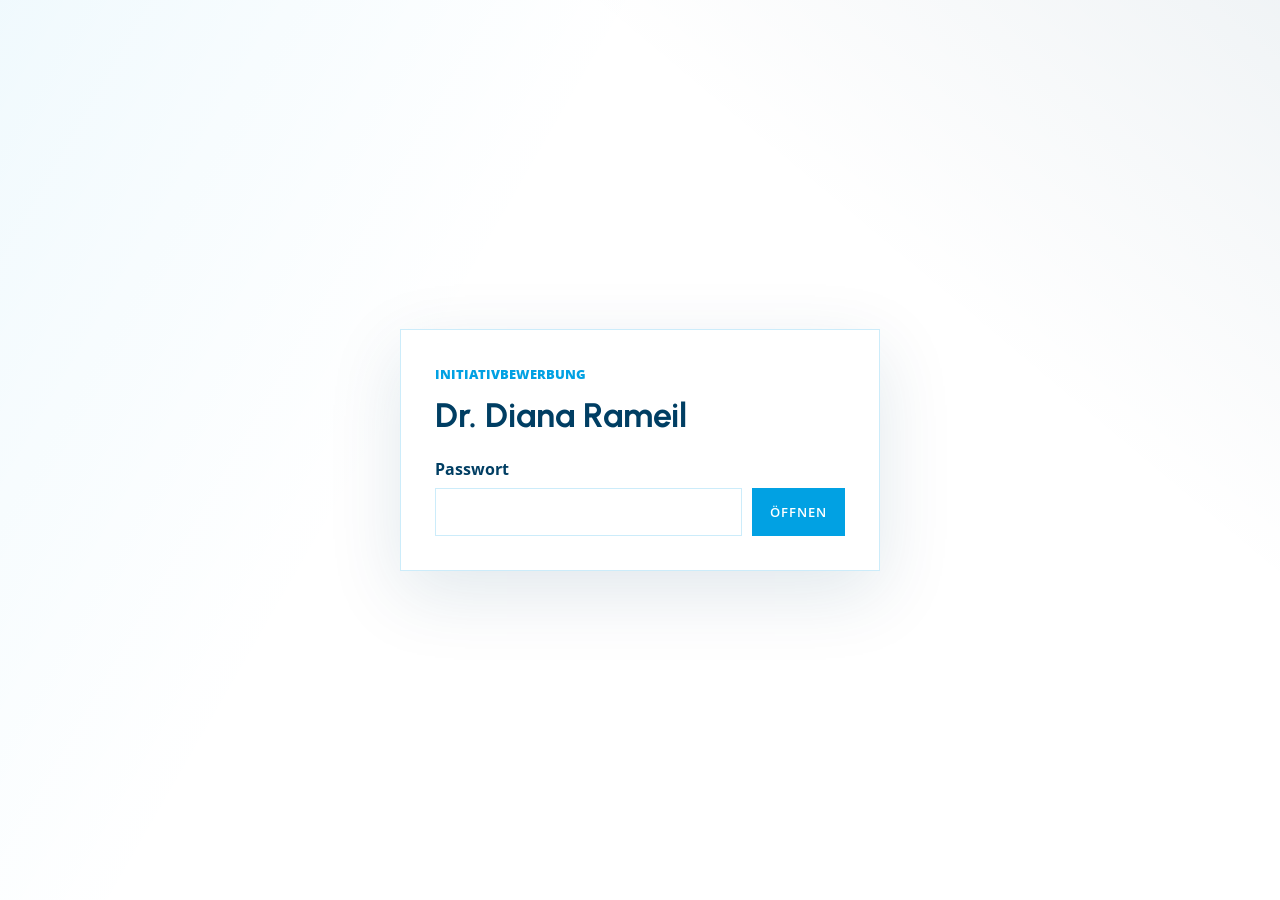
==== aktuell.html @ ffa64e6c "Add phone number to all tel: links" ====
<!doctype html>
<html lang="de">
  <head>
    <meta charset="utf-8" />
    <link rel="icon" href="favicon.ico" sizes="32x32" /><link rel="icon" href="assets/favicon.svg" type="image/svg+xml" /><meta name="viewport" content="width=device-width, initial-scale=1" />
    <title>Patientensicherheit aktuell | Dr. Diana Rameil</title>
    <link rel="preload" as="image" href="assets/closeup-support-hands.jpg" />
    <link rel="stylesheet" href="styles.css" />
  </head>
  <body data-page="aktuell">
    <div class="password-screen" id="passwordScreen"><form class="password-panel" id="passwordForm"><p class="eyebrow">Initiativbewerbung</p><h1>Dr. Diana Rameil</h1><label for="passwordInput">Passwort</label><div class="password-row"><input id="passwordInput" type="password" /><button type="submit">Öffnen</button></div></form></div>
    <div class="site-shell" id="siteShell" hidden>
      <header class="site-header"><a class="brand brand-logo" href="index.html"><svg viewBox="0 0 560 92" height="92" aria-label="Dr. Diana Rameil, LL.M., M.A." role="img"><circle cx="28" cy="46" r="30" fill="none" stroke="#003e63" stroke-width="2.5"/><circle cx="52" cy="46" r="30" fill="none" stroke="#01a1e3" stroke-width="2.5"/><clipPath id="logoClip"><circle cx="28" cy="46" r="30"/></clipPath><circle cx="52" cy="46" r="30" fill="#01a1e3" opacity="0.15" clip-path="url(#logoClip)"/><text x="98" y="52" font-family="Urbanist,system-ui,sans-serif" font-weight="300" font-size="48" fill="#003e63">Dr. Diana Rameil</text><text x="100" y="82" font-family="Urbanist,system-ui,sans-serif" font-weight="300" font-size="28" fill="#01a1e3" letter-spacing="2">LL.M., M.A.</text></svg></a><div class="header-actions"><a class="contact-action" href="mailto:info@patientensicherheit-gkv.de" aria-label="E-Mail schreiben"><svg class="header-svg" viewBox="0 0 24 24" aria-hidden="true"><path d="M4 6h16v12H4z"></path><path d="m4 7 8 6 8-6"></path></svg><span>E-Mail</span></a><a class="contact-action" href="tel:+4915123464872" aria-label="Anrufen"><svg class="header-svg" viewBox="0 0 24 24" aria-hidden="true"><path d="M7.5 4.8 9.6 7c.6.6.7 1.5.2 2.2l-1 1.5c1.1 2.2 2.8 3.9 5 5l1.5-1c.7-.4 1.6-.3 2.2.2l2.1 2.1c.6.6.6 1.6 0 2.2l-1 1c-.8.8-2 .9-3 .6-6-1.8-10.7-6.5-12.5-12.5-.3-1.1-.1-2.2.6-3l1-1c.7-.6 1.6-.6 2.3 0Z"></path></svg><span>Telefon</span></a><button class="menu-toggle" type="button" aria-expanded="false" aria-controls="mainNav" aria-label="Menü öffnen"><span></span><span></span><span></span></button></div><nav class="main-nav" id="mainNav"><a href="profil.html">Profil und Expertise</a><a href="impuls.html">Fall Anni</a><a href="aktuell.html">Patientensicherheit</a><a href="analyse.html">Analyse der PSS</a><a href="konzept.html">Konzept &amp; Projekte</a><a href="kontakt.html">Abschluss und Kontakt</a></nav></header>
      <main>
        <section class="wide-image-hero patient-hero">
          <img src="assets/closeup-support-hands.jpg" fetchpriority="high" loading="eager" alt="Ärztliches Gespräch im Krankenhaus" />
          <div class="wide-image-overlay"></div>
          <div class="wide-image-copy reveal">
            <p class="eyebrow">Patientensicherheit</p>
            <h1>Patientensicherheit als Handlungsfeld der GKV.</h1>
            <p>
              Patientensicherheit bietet Potenzial für strukturierte, präventiv
              ausgerichtete Versorgungsverbesserungen und Steuerungselemente für die GKV.
            </p>
          </div>
        </section>


        <section class="section patient-intro">
          <div class="page-intro reveal">
            <div class="page-intro-label">
              <p class="eyebrow">Einordnung</p>
              <h2>Patientensicherheit aktuell</h2>
            </div>
            <p>
              Patientensicherheit ist eine vergleichsweise junge, interdisziplinäre
              Fachrichtung, die sich dynamisch weiterentwickelt und ein erhebliches
              Potenzial für strukturierte, präventiv ausgerichtete
              Versorgungsverbesserungen und Steuerungselemente für die GKV bietet.
              In Deutschland ist sie seit Jahren fester Bestandteil
              gesundheitspolitischer und medizinischer Diskussionen — und eine zentrale
              Grundlage für die strukturierte Auseinandersetzung mit Behandlungsfehlern.
            </p>
            <p>
              Der Sachverständigenrat beschreibt in seinen Gutachten die Entwicklung hin
              zu einem lernenden Gesundheitssystem (Sachverständigenrat 2021), während
              Analysen des Medizinischen Dienstes Bund zeigen, daß Behandlungsfehler
              weiterhin ein relevantes Versorgungsproblem darstellen (Medizinischer
              Dienst Bund 2024).
            </p>
            <p>
              Für die GKV ergibt sich daraus eine besondere Relevanz: Patientensicherheit
              beeinflusst sowohl die Versorgungsqualität als auch die Wirtschaftlichkeit,
              da vermeidbare Behandlungsfehler zu erheblichen Folgekosten führen können.
            </p>
            <p>
              Die gesundheitsökonomische Bedeutung der Patientensicherheit für die GKV
              ist Gegenstand meiner Masterthesis (MHA, Universität Bielefeld, Note 1,7).
            </p>
            <a href="assets/Masterarbeit-MHA.pdf" target="_blank" rel="noopener" class="secondary-button">
              <svg class="header-svg" viewBox="0 0 24 24" aria-hidden="true"><path d="M12 3v13M7 11l5 5 5-5"/><path d="M5 20h14"/></svg>
              Masterarbeit herunterladen (PDF)
            </a>
          </div>
        </section>

        <section class="section konzept-stat-section">
          <div class="konzept-stat-block reveal">
            <div class="konzept-stat-number">23</div>
            <div class="konzept-stat-copy">
              <p class="eyebrow">Patientensicherheitssignale</p>
              <h2>Konkrete Behandlungsereignisse als Grundlage für Lernen und Prävention.</h2>
              <p>Die Techniker Krankenkasse hat bislang 23 Patientensicherheitssignale veröffentlicht — strukturierte Analysen realer Behandlungsereignisse, die Risiken sichtbar machen und Lernimpulse für die Versorgung ableiten.</p>
            </div>
          </div>
        </section>

        <section class="section patient-chapters">
          <article class="reveal">
            <p class="eyebrow">Grundlagen</p>
            <h2>Weiterentwicklung durch reale Behandlungs&shy;ereignisse.</h2>
            <p>
              Die Weiterentwicklung der Patientensicherheit basiert auf der
              systematischen Analyse realer Behandlungs&shy;ereignisse und der daraus
              abgeleiteten Identifikation von Risikokonstellationen und systemischen
              Schwachstellen.
            </p>
            <p>
              Patientensicherheit entsteht somit nicht durch die isolierte Betrachtung
              einzelner Ereignisse, sondern durch die kontinuierliche Überführung von
              Erkenntnissen in strukturierte Lern-, Ausbildungs- und Versorgungsprozesse.
            </p>
          </article>
          <article class="reveal">
            <p class="eyebrow">Marktumfeld</p>
            <h2>Sichtbarkeit, Verantwortung und Ansprechbarkeit.</h2>
            <p>
              Im GKV-Umfeld ist eine zunehmende Dynamik im Bereich Patientensicherheit
              erkennbar.
            </p>
            <p>
              Patientensicherheit wird damit nicht nur als wichtiges Thema verstanden,
              sondern auch als Ausdruck von Verläßlichkeit, Orientierung und Vertrauen.
              Daraus leitet sich ein strukturierter Ansatz zur zielgruppengerechten
              Kommunikation von Patientensicherheit in der GKV ab — für Versicherte
              und Mitarbeitende gleichermaßen.
            </p>
          </article>
        </section>

        <section class="section analysis-image-band reveal">
          <img src="assets/serious-doctor-discussing-with-senior-couple-about-their-medical-documents-appointment-clinic.jpg" alt="Ärztliches Beratungsgespräch mit Dokumenten" />
          <div>
            <p class="eyebrow">Wahrnehmung</p>
            <h2>Risiken einordnen, Sicherheit sichtbar machen, Vertrauen stärken.</h2>
            <p>
              Eine differenzierte Darstellung und adressatengerechte Vermittlung von
              Patientensicherheit ist von zentraler Bedeutung. So ergab beispielsweise
              eine Forsa-Umfrage im Auftrag der KKH Kaufmännische Krankenkasse, daß ein
              Teil der Bevölkerung Sorge vor unterschiedlichen Behandlungsfehlern bei
              einem möglichen notwendigen Krankenhausaufenthalt äußert (Forsa 2024).
            </p>
          </div>
        </section>

        <section class="section patient-trust">
          <div class="patient-trust-card reveal">
            <p class="eyebrow">Wahrnehmung und Vertrauen</p>
            <h2>Patientensicherheit braucht Einordnung.</h2>
            <p>
              Eine ausschließlich auf Fehlerdarstellungen fokussierte öffentliche
              Kommunikation kann dazu führen, daß Risiken von den Versicherten
              überproportional wahrgenommen werden.
            </p>
            <p>
              Ziel sollte daher eine ausgewogene, adressatengerechte Darstellung von
              Inhalten zur Patientensicherheit sein, die Risiken verständlich einordnet,
              bestehende Sicherheitsstrukturen sichtbar macht und gleichzeitig konkrete
              präventive Handlungsmöglichkeiten aufzeigt.
            </p>
          </div>
        </section>

        <section class="section patient-psb">
          <div class="section-heading narrow">
            <p class="eyebrow">Rolle und Aufgaben</p>
            <h2>Patientensicherheitsbeauftragte(r) — zwei Perspektiven.</h2>
            <p>Die Rolle unterscheidet sich je nach Kontext grundlegend: Während der Fokus in der Klinik auf der operativen Fehlervermeidung am Patienten liegt, arbeitet die Beauftragte bei einer Krankenkasse strukturell und versichertenübergreifend — mit dem Ziel, Versorgungsqualität im Gesamtsystem zu verbessern.</p>
          </div>
          <div class="patient-psb-grid reveal">
            <article class="reveal">
              <p class="eyebrow">GKV</p>
              <h3>Beauftragte bei einer Krankenkasse</h3>
              <ul>
                <li>Schwachstellen in der Patientenversorgung erkennen und analysieren</li>
                <li>Konzepte und Maßnahmen zur Förderung der Patientensicherheit entwickeln</li>
                <li>Vielfältige Aktivitäten der Krankenkasse im Bereich Patientensicherheit koordinieren</li>
                <li>Zentraler Ansprechpartner für Fragen der Patientensicherheit</li>
                <li>Im Dialog mit Patientenverbänden, Krankenhäusern und Organisationen die Interessen der Patienten vertreten</li>
                <li>Förderung der Patientenrechte und Verbesserung der Informationsmöglichkeiten</li>
              </ul>
            </article>
            <article class="reveal">
              <p class="eyebrow">Klinik</p>
              <h3>Beauftragter in einer Klinik</h3>
              <ul>
                <li>Klinisches Risikomanagement: systematisches Erkennen, Bewerten und Überwachen von Risiken in Behandlungsabläufen</li>
                <li>Betreuung von Meldesystemen (CIRS): Verwaltung, Analyse und Ableitung von Verbesserungsmaßnahmen</li>
                <li>Förderung einer offenen Fehler- und Sicherheitskultur — Ursachen in Systemen statt Schuldige in Personen suchen</li>
                <li>Einführung pragmatischer Sicherheitsinstrumente wie OP-Checklisten oder Maßnahmen zur Arzneimitteltherapiesicherheit</li>
                <li>Betreuung von „Second Victims" — Mitarbeitende, die durch schwerwiegende Behandlungsfehler selbst traumatisiert sind</li>
                <li>Schnittstellenfunktion zu Qualitätsmanagement, Hygiene und Medizintechnik</li>
              </ul>
            </article>
          </div>
        </section>

        <section class="section patient-tk">
          <div class="section-heading narrow">
            <p class="eyebrow">Techniker Krankenkasse</p>
            <h2>Bestehende Ansätze der TK</h2>
          </div>
          <div class="patient-tk-grid reveal">
            <article class="reveal">
              <svg class="extra-icon" viewBox="0 0 24 24" aria-hidden="true"><circle cx="12" cy="12" r="10"/><line x1="12" y1="8" x2="12" y2="12"/><line x1="12" y1="16" x2="12.01" y2="16"/></svg>
              <h3>Informationsangebote</h3>
              <p>Informationsangebote für Versicherte und Unterstützung bei der Aufarbeitung von Behandlungsfehlern.</p>
            </article>
            <article class="reveal">
              <svg class="extra-icon" viewBox="0 0 24 24" aria-hidden="true"><path d="M3 3v18h18"/><path d="M7 16l4-4 4 4 4-6"/></svg>
              <h3>Berichte und Monitor</h3>
              <p>Transparenz- und Patientensicherheitsberichte sowie der TK-Monitor Patientensicherheit.</p>
            </article>
            <article class="reveal">
              <svg class="extra-icon" viewBox="0 0 24 24" aria-hidden="true"><polygon points="12 2 15.09 8.26 22 9.27 17 14.14 18.18 21.02 12 17.77 5.82 21.02 7 14.14 2 9.27 8.91 8.26 12 2"/></svg>
              <h3>Patienten&shy;sicherheits&shy;signale</h3>
              <p>Konkrete Behandlungs&shy;ereignisse werden aufgegriffen, um Risiken sichtbar zu machen und Lernimpulse abzuleiten.</p>
            </article>
          </div>
        </section>

        <section class="section patient-sources">
          <div class="page-intro reveal">
            <div class="page-intro-label">
              <p class="eyebrow">Quellenverzeichnis</p>
              <h2>Nachweise</h2>
            </div>
            <p>
              Medizinischer Dienst Bund (2024): <em>Behandlungsfehler-Begutachtung der Medizinischen Dienste. Jahresstatistik 2023.</em> Essen.
            </p>
            <p>
              Sachverständigenrat zur Begutachtung der Entwicklung im Gesundheitswesen (2021): <em>Digitalisierung für Gesundheit. Ziele und Rahmenbedingungen eines dynamisch lernenden Gesundheitssystems.</em> Berlin.
            </p>
            <p>
              Forsa Politik- und Sozialforschung GmbH im Auftrag der KKH Kaufmännische Krankenkasse (2024): <em>Umfrage zu Behandlungsfehlern und Patientensicherheit.</em> Berlin.
            </p>
          </div>
        </section>

      </main>
            <footer class="site-footer">
        <div class="footer-grid">
          <div class="footer-copy">
            <p class="eyebrow">Kontakt</p>
            <svg viewBox="0 0 560 92" height="72" aria-label="Dr. Diana Rameil, LL.M., M.A." role="img"><circle cx="28" cy="46" r="30" fill="none" stroke="rgba(255,255,255,0.7)" stroke-width="2.5"/><circle cx="52" cy="46" r="30" fill="none" stroke="#01a1e3" stroke-width="2.5"/><clipPath id="footerLogoClip"><circle cx="28" cy="46" r="30"/></clipPath><circle cx="52" cy="46" r="30" fill="#01a1e3" opacity="0.25" clip-path="url(#footerLogoClip)"/><text x="98" y="52" font-family="Urbanist,system-ui,sans-serif" font-weight="300" font-size="48" fill="#fff">Dr. Diana Rameil</text><text x="100" y="82" font-family="Urbanist,system-ui,sans-serif" font-weight="300" font-size="28" fill="#01a1e3" letter-spacing="2">LL.M., M.A.</text></svg>
            <p>Ich freue mich auf den Austausch — schreiben Sie mir oder rufen Sie einfach an.</p>
            <div class="footer-contact-links">
              <a href="mailto:info@patientensicherheit-gkv.de" aria-label="E-Mail schreiben">E-Mail</a>
              <a href="tel:+4915123464872" aria-label="Anrufen">Telefon</a>
            </div>
          </div>
          <form class="footer-form" id="contactForm" action="/api/contact" method="post" data-smtp-ready="true">
            <input class="honeypot" type="text" name="website" tabindex="-1" autocomplete="off" aria-hidden="true" />
            <label>
              <span>Name</span>
              <input type="text" name="name" autocomplete="name" required />
            </label>
            <label>
              <span>E-Mail</span>
              <input type="email" name="email" autocomplete="email" required />
            </label>
            <label>
              <span>Nachricht</span>
              <textarea name="message" rows="4" required></textarea>
            </label>
            <button type="submit">Nachricht senden</button>
            <p class="form-status" id="formStatus" role="status" aria-live="polite"></p>
          </form>
        </div>
        <div class="footer-bottom">Dr. Diana Rameil, LL.M., M.A. · 2026</div>
      </footer>
    </div>
    <script src="script.js"></script>
  </body>
</html>
---- styles.css ----
@import url("https://fonts.googleapis.com/css2?family=Open+Sans:wght@400;500;600;700;800&family=Urbanist:wght@300;400;500;600;700;800;900&display=swap");

:root {
  /* ── Layout ── */
  --page-max: 1360px;
  --page-pad: clamp(18px, 4vw, 56px);
  --radius: 0px;

  /* ── Colors ── */
  --white: #ffffff;
  --navy: #003e63;
  --aqua: #01a1e3;
  --bg: #ffffff;
  --paper: #ffffff;
  --ink: #003e63;
  --muted: rgba(0, 62, 99, 0.58);
  --line: rgba(1, 161, 227, 0.2);
  --aqua-dark: #003e63;       /* alias → --navy */
  --mint: rgba(1, 161, 227, 0.08);
  --soft-blue: rgba(1, 161, 227, 0.05);
  --shadow: 0 22px 70px rgba(0, 62, 99, 0.12);

  /* ── Typography ── */
  --font-display: "Urbanist", Inter, ui-sans-serif, system-ui, -apple-system, BlinkMacSystemFont, "Segoe UI",
    sans-serif;
  --font-body: "Open Sans", Inter, ui-sans-serif, system-ui, -apple-system, BlinkMacSystemFont, "Segoe UI",
    sans-serif;
  font-family: var(--font-body);
  --text-h1: clamp(36px, 4vw, 64px);
  --text-h2: clamp(26px, 2.5vw, 42px);
  --text-h3: clamp(20px, 1.8vw, 30px);
  --text-lede: clamp(19px, 1.6vw, 24px);
  --text-base: clamp(17px, 1.4vw, 20px);
  --text-sm: clamp(15px, 1.15vw, 18px);

  /* ── Section spacing ──────────────────────────────────────────────────────
   * --section-gap       : standard vertical padding between sections with a
   *                       background color change (white ↔ soft-blue/navy).
   * --section-gap-tight : reduced padding when two white sections follow each
   *                       other on the same background (no visual separator).
   * Usage: .section uses --section-gap by default. Adjacent white-on-white
   * sections receive padding-top: var(--section-gap-tight) via sibling rules.
   * ─────────────────────────────────────────────────────────────────────── */
  --section-gap: clamp(56px, 8vw, 108px);
  --section-gap-tight: clamp(28px, 4vw, 54px);
}

* {
  border-radius: var(--radius) !important;
}

* {
  box-sizing: border-box;
}

[hidden] {
  display: none !important;
}

html {
  scroll-behavior: smooth;
}

body {
  margin: 0;
  background:
    linear-gradient(120deg, rgba(1, 161, 227, 0.06), transparent 36%),
    linear-gradient(220deg, rgba(0, 62, 99, 0.06), transparent 30%),
    var(--bg);
  color: var(--ink);
}

a {
  color: inherit;
}

.teaser-card,
.feature-item,
.profile-timeline,
.profile-extra-grid,
.footer-form,
.raw-text {
  overflow-wrap: break-word;
}

.raw-text {
  hyphens: auto;
}

button,
input {
  font: inherit;
}

.password-screen {
  min-height: 100vh;
  display: grid;
  place-items: center;
  padding: 24px;
}

.password-panel {
  width: min(100%, 480px);
  background: var(--paper);
  border: 1px solid var(--line);
  border-radius: 8px;
  box-shadow: var(--shadow);
  padding: 34px;
}

.password-panel h1 {
  margin: 8px 0 12px;
  font-size: 34px;
}

.password-panel label {
  display: block;
  margin-top: 24px;
  margin-bottom: 8px;
  font-weight: 700;
}

.password-row {
  display: grid;
  grid-template-columns: 1fr auto;
  gap: 10px;
}

.password-row input {
  min-width: 0;
  border: 1px solid var(--line);
  border-radius: 6px;
  padding: 12px 14px;
}

.password-row button,
.primary-button,
.secondary-button {
  display: inline-flex;
  align-items: center;
  gap: 8px;
  border: 0;
  border-radius: 6px;
  padding: 12px 18px;
  text-decoration: none;
  font-size: 13px;
  font-weight: 600;
  letter-spacing: 0.08em;
  text-transform: uppercase;
  cursor: pointer;
}

.password-row button,
.primary-button {
  background: var(--aqua);
  color: var(--white);
}

.secondary-button {
  border: 1px solid var(--line);
  background: var(--white);
}

.profile-download {
  margin-top: clamp(24px, 3vw, 40px);
  display: flex;
  flex-wrap: wrap;
  gap: 16px;
}

.profile-download a {
  display: inline-flex;
  align-items: center;
  gap: 10px;
  color: var(--ink);
  text-decoration: none;
}

.password-hint {
  color: var(--muted);
  font-size: 14px;
}

.site-header {
  position: sticky;
  top: 0;
  z-index: 10;
  display: flex;
  align-items: center;
  justify-content: space-between;
  gap: 24px;
  padding: 14px max(var(--page-pad), calc((100vw - var(--page-max)) / 2 + var(--page-pad)));
  background: var(--white);
  border-bottom: 1px solid rgba(207, 229, 228, 0.86);
}

.brand {
  display: inline-flex;
  align-items: center;
  gap: 12px;
  text-decoration: none;
  font-family: var(--font-display);
}

.brand-logo {
  gap: 16px;
}

.brand-logo img,
.brand-logo svg {
  display: block;
  height: clamp(36px, 4.5vw, 54px);
  width: auto;
}

.brand-logo span {
  border-left: 1px solid var(--line);
  color: var(--muted);
  font-family: var(--font-body);
  font-size: 13px;
  padding-left: 16px;
}

.brand-mark {
  display: grid;
  place-items: center;
  width: 44px;
  height: 44px;
  border-radius: 8px;
  background: var(--aqua);
  color: var(--white);
  font-weight: 900;
}

.brand small {
  display: block;
  margin-top: 2px;
  color: var(--muted);
  font-size: 12px;
}

.main-nav {
  position: fixed;
  inset: 73px 0 0;
  display: grid;
  place-items: center;
  align-content: center;
  gap: clamp(2px, 0.8vh, 8px);
  min-width: 0;
  padding: clamp(32px, 8vw, 92px);
  border: 0;
  border-radius: 0;
  background: rgba(255, 255, 255, 0.98);
  box-shadow: none;
  opacity: 0;
  pointer-events: none;
  transform: translateY(-12px);
  transition:
    opacity 180ms ease,
    transform 180ms ease;
  z-index: 9;
}

.main-nav.is-open {
  opacity: 1;
  pointer-events: auto;
  transform: translateY(0);
}

.header-actions {
  display: flex;
  align-items: center;
  gap: clamp(16px, 2.5vw, 28px);
}

.contact-action {
  display: inline-flex;
  align-items: center;
  gap: 7px;
  color: var(--ink);
  font-size: 14px;
  text-decoration: none;
}

.header-svg {
  display: block;
  width: 23px;
  height: 23px;
  fill: none;
  stroke: currentColor;
  stroke-linecap: round;
  stroke-linejoin: round;
  stroke-width: 1.8;
}

.menu-toggle {
  position: relative;
  display: block;
  width: 28px;
  height: 24px;
  border: 0;
  background: transparent;
  color: var(--ink);
  cursor: pointer;
  padding: 0;
}

.menu-toggle span {
  position: absolute;
  left: 0;
  display: block;
  width: 24px;
  height: 2px;
  border-radius: 999px;
  background: currentColor;
  transition:
    transform 180ms ease,
    opacity 180ms ease,
    top 180ms ease;
}

.menu-toggle span:nth-child(1) {
  top: 4px;
}

.menu-toggle span:nth-child(2) {
  top: 11px;
}

.menu-toggle span:nth-child(3) {
  top: 18px;
}

.menu-toggle.is-open span:nth-child(1) {
  top: 11px;
  transform: rotate(45deg);
}

.menu-toggle.is-open span:nth-child(2) {
  opacity: 0;
}

.menu-toggle.is-open span:nth-child(3) {
  top: 11px;
  transform: rotate(-45deg);
}

.main-nav a {
  border-radius: 6px;
  color: var(--ink);
  font-size: clamp(24px, 3.2vw, 46px);
  font-weight: 700;
  line-height: 1;
  padding: 2px 16px;
  text-decoration: none;
}

.main-nav a:hover {
  background: transparent;
  color: var(--aqua-dark);
}

.main-nav a.is-active {
  background: transparent;
  color: var(--aqua-dark);
}

.section {
  padding: var(--section-gap) max(var(--page-pad), calc((100vw - var(--page-max)) / 2 + var(--page-pad)));
}

.subpage-hero {
  display: grid;
  grid-template-columns: minmax(0, 1fr) minmax(260px, 420px);
  gap: clamp(24px, 5vw, 64px);
  align-items: center;
  min-height: 54vh;
}

.subpage-hero.text-first {
  grid-template-columns: minmax(0, 0.8fr) minmax(280px, 0.9fr);
}

.subpage-hero img {
  display: block;
  width: 100%;
  max-height: 520px;
  border-radius: 8px;
  box-shadow: var(--shadow);
  object-fit: cover;
}

.profile-hero {
  display: grid;
  grid-template-columns: minmax(0, 1.25fr) minmax(300px, 0.55fr);
  min-height: clamp(320px, 48vh, 520px);
  background:
    linear-gradient(90deg, rgba(0, 62, 99, 0.18) 0%, rgba(1, 161, 227, 0.08) 50%, rgba(0, 62, 99, 0.06) 100%),
    linear-gradient(160deg, rgba(1, 161, 227, 0.22) 0%, rgba(0, 62, 99, 0.10) 60%, rgba(1, 161, 227, 0.12) 100%);
  gap: 30px;
  padding-right: max(var(--page-pad), calc((100vw - var(--page-max)) / 2 + var(--page-pad)));
}

.profile-hero-copy {
  display: flex;
  flex-direction: column;
  justify-content: center;
  padding-block: clamp(40px, 6vw, 72px);
  padding-left: max(var(--page-pad), calc((100vw - var(--page-max)) / 2 + var(--page-pad)));
  padding-right: 0;
}

.profile-hero-copy h1 {
  max-width: none;
  font-size: clamp(30px, 3.8vw, 52px);
  line-height: 1.08;
}

.profile-hero-copy p:not(.eyebrow) {
  max-width: none;
  color: var(--muted);
  font-size: var(--text-lede);
}

.profile-hero-image {
  min-height: clamp(320px, 48vh, 520px);
  overflow: hidden;
  align-self: center;
  border-radius: 8px;
  box-shadow: 0 30px 80px rgba(0, 62, 99, 0.2);
  margin-block: clamp(24px, 4vw, 48px);
}

.profile-hero-image img {
  display: block;
  width: 100%;
  height: 100%;
  min-height: clamp(320px, 48vh, 520px);
  object-fit: cover;
  object-position: center 16%;
}

.profile-feature-strip {
  background: var(--soft-blue);
  padding-top: var(--section-gap);
  padding-bottom: var(--section-gap);
}

.profile-timeline-section {
  background: var(--bg);
}

.profile-timeline {
  display: grid;
  gap: 14px;
}

.profile-timeline article {
  display: grid;
  grid-template-columns: 160px minmax(280px, 1.05fr) minmax(280px, 0.95fr);
  gap: clamp(20px, 4vw, 46px);
  align-items: baseline;
  border-top: 1px solid var(--line);
  padding: 22px 0;
}

.profile-timeline article:last-child {
  border-bottom: 1px solid var(--line);
}

.profile-timeline span {
  color: var(--aqua-dark);
  font-size: 13px;
  font-weight: 900;
  text-transform: uppercase;
}

.profile-timeline h3 {
  font-size: var(--text-h3);
}

.profile-timeline p {
  margin: 0;
  color: var(--muted);
}

.profile-extra-section {
  background: var(--soft-blue);
}

.profile-extra-grid {
  display: grid;
  grid-template-columns: repeat(6, 1fr);
  gap: 16px;
  align-items: stretch;
}

.profile-extra-grid article:nth-child(1) { grid-column: span 3; }
.profile-extra-grid article:nth-child(2) { grid-column: span 3; }
.profile-extra-grid article:nth-child(3) { grid-column: span 2; }
.profile-extra-grid article:nth-child(4) { grid-column: span 2; }
.profile-extra-grid article:nth-child(5) { grid-column: span 2; }

.profile-extra-grid article {
  border: 1px solid rgba(1, 161, 227, 0.18);
  border-radius: 8px;
  background: var(--bg);
  padding: 24px;
  overflow-wrap: break-word;
  word-break: break-word;
  hyphens: auto;
}

.profile-extra-grid .extra-icon,
.anni-effects .extra-icon,
.patient-tk-grid .extra-icon {
  width: 28px;
  height: 28px;
  stroke: var(--aqua-dark);
  stroke-width: 1.5;
  fill: none;
  stroke-linecap: round;
  stroke-linejoin: round;
  display: block;
  margin-bottom: 14px;
}

.profile-extra-grid h3 {
  margin-bottom: 18px;
  font-size: clamp(21px, 1.6vw, 28px);
}

.profile-extra-grid p {
  margin: 0;
  color: var(--muted);
}

.anni-hero {
  display: grid;
  grid-template-columns: minmax(0, 1.25fr) minmax(300px, 0.55fr);
  gap: 30px;
  min-height: clamp(320px, 48vh, 520px);
  padding-right: max(var(--page-pad), calc((100vw - var(--page-max)) / 2 + var(--page-pad)));
  background:
    linear-gradient(90deg, rgba(0, 62, 99, 0.18) 0%, rgba(1, 161, 227, 0.08) 50%, rgba(0, 62, 99, 0.06) 100%),
    linear-gradient(160deg, rgba(1, 161, 227, 0.22) 0%, rgba(0, 62, 99, 0.10) 60%, rgba(1, 161, 227, 0.12) 100%);
}

.anni-hero-copy {
  display: flex;
  flex-direction: column;
  justify-content: center;
  padding-block: clamp(40px, 6vw, 72px);
  padding-left: max(var(--page-pad), calc((100vw - var(--page-max)) / 2 + var(--page-pad)));
}

.anni-hero-copy h1 {
  max-width: none;
  font-size: clamp(30px, 3.8vw, 52px);
  line-height: 1.08;
}

.anni-hero-copy p:not(.eyebrow) {
  max-width: none;
  color: var(--muted);
  font-size: var(--text-lede);
}

.anni-hero-image {
  align-self: center;
  overflow: hidden;
  min-height: clamp(320px, 48vh, 520px);
  border-radius: 8px;
  box-shadow: 0 30px 80px rgba(0, 62, 99, 0.2);
  margin-block: clamp(28px, 5vw, 64px);
}

.anni-hero-image img {
  display: block;
  width: 100%;
  height: 100%;
  min-height: clamp(320px, 48vh, 520px);
  object-fit: cover;
  object-position: center 16%;
}

.anni-intro-section {
  background: var(--soft-blue);
}

.anni-intro-copy {
  display: grid;
  grid-template-columns: repeat(3, minmax(0, 1fr));
  gap: 18px;
}

.anni-intro-copy.text-block {
  display: grid;
  grid-template-columns: minmax(0, 0.4fr) minmax(0, 0.6fr);
  gap: 18px;
  max-width: none;
}

.anni-intro-copy p {
  margin: 0;
  border: 1px solid rgba(1, 161, 227, 0.18);
  border-radius: 8px;
  background: var(--bg);
  padding: 24px;
  color: var(--muted);
  font-size: var(--text-base);
}

.anni-intro-copy.text-block p {
  border: 0;
  border-radius: 0;
  background: transparent;
  padding: 0;
  color: var(--muted);
  font-size: var(--text-lede);
  line-height: 1.55;
}

.intro-heading-block h2 {
  font-size: clamp(28px, 3vw, 48px);
}

.anni-intro-copy.text-block p + p,
.anni-intro-copy.text-block div p + p {
  margin-top: 18px;
}

.anni-timeline-section {
  background: var(--soft-blue);
}

.anni-timeline {
  display: grid;
  gap: 0;
}

.anni-timeline-note {
  margin-top: clamp(32px, 4vw, 52px);
  font-size: var(--text-base);
  font-style: italic;
  color: var(--muted);
  border-left: 3px solid rgba(1, 161, 227, 0.3);
  padding-left: clamp(20px, 3vw, 32px);
}

.anni-timeline article {
  display: grid;
  grid-template-columns: 190px minmax(0, 1fr);
  gap: clamp(20px, 4vw, 56px);
  border-top: 1px solid var(--line);
  padding: 28px 0;
}

.anni-timeline article:last-child {
  border-bottom: 1px solid var(--line);
}

.anni-timeline span {
  color: var(--aqua-dark);
  font-size: 13px;
  font-weight: 900;
  text-transform: uppercase;
}

.anni-timeline h3 {
  margin-bottom: 10px;
  font-size: clamp(24px, 2.3vw, 38px);
}

.anni-timeline p {
  max-width: 980px;
  margin: 0;
  color: var(--muted);
  font-size: var(--text-base);
}

.anni-image-band {
  display: grid;
  grid-template-columns: minmax(280px, 0.62fr) minmax(0, 0.9fr);
  gap: clamp(24px, 5vw, 72px);
  align-items: center;
  background: var(--white);
}

.anni-image-band img {
  display: block;
  width: 100%;
  aspect-ratio: 4 / 3;
  border-radius: 8px;
  box-shadow: var(--shadow);
  object-fit: cover;
}

.anni-effects {
  display: grid;
  grid-template-columns: repeat(3, minmax(0, 1fr));
  gap: 16px;
  background: var(--soft-blue);
}

.anni-effects article {
  border: 1px solid var(--line);
  border-radius: 8px;
  background: var(--white);
  padding: 24px;
}

.anni-effects-main {
  grid-column: span 2;
}

.anni-effects h2 {
  margin-bottom: 18px;
  font-size: clamp(22px, 2.8vw, 34px);
}

.anni-effects p {
  margin: 0;
  color: var(--muted);
}

.anni-learning {
  background: var(--bg);
}

.anni-learning > p {
  margin: 0;
  color: var(--muted);
  font-size: var(--text-lede);
  line-height: 1.55;
}

.anni-gutachten,
.anni-stance {
  background: var(--bg);
  display: flex;
  justify-content: center;
  padding-top: var(--section-gap);
}

.anni-stance-card {
  width: 100%;
  max-width: none;
  background: var(--navy);
  color: var(--white);
  padding: clamp(28px, 5vw, 56px);
}

.anni-stance-card .eyebrow {
  color: #9ee7ff;
}

.anni-stance-card p:not(.eyebrow) {
  color: rgba(255, 255, 255, 0.82);
  font-size: var(--text-base);
}

.anni-question {
  background: var(--bg);
  padding-top: clamp(12px, 2vw, 24px);
}

.anni-question h2 {
  max-width: 1100px;
  color: var(--aqua-dark);
  font-size: clamp(34px, 4.4vw, 68px);
}

.wide-image-hero {
  position: relative;
  height: clamp(380px, 50vh, 540px);
  overflow: hidden;
  background: var(--navy);
}

.wide-image-hero > img {
  position: absolute;
  inset: 0;
  display: block;
  width: 100%;
  height: 100%;
  object-fit: cover;
}

.wide-image-overlay {
  position: absolute;
  inset: 0;
  background:
    linear-gradient(90deg, rgba(0, 62, 99, 0.62), rgba(0, 62, 99, 0.38) 46%, rgba(0, 62, 99, 0.12)),
    linear-gradient(180deg, rgba(1, 161, 227, 0.12), rgba(0, 62, 99, 0.36));
}

.wide-image-copy {
  position: relative;
  z-index: 1;
  display: flex;
  height: 100%;
  flex-direction: column;
  justify-content: center;
  padding: clamp(48px, 7vw, 80px) max(var(--page-pad), calc((100vw - var(--page-max)) / 2 + var(--page-pad)));
  color: var(--white);
}

.wide-image-copy .eyebrow {
  color: #9ee7ff;
}

.wide-image-copy h1 {
  max-width: 960px;
  font-size: clamp(32px, 4vw, 56px);
}

.wide-image-copy p:not(.eyebrow) {
  max-width: 760px;
  color: rgba(255, 255, 255, 0.86);
  font-size: var(--text-lede);
}

.patient-feature-strip {
  background: var(--bg);
  padding-top: var(--section-gap);
  padding-bottom: var(--section-gap);
}

/* ── Shared page intro block ── */
.page-intro {
  max-width: 960px;
  padding-left: clamp(32px, 4vw, 56px);
  margin-inline: 0;
}

.page-intro-label {
  border-left: 3px solid rgba(1, 161, 227, 0.3);
  padding-left: clamp(32px, 4vw, 56px);
  margin-left: calc(-1 * clamp(32px, 4vw, 56px));
}

.page-intro .eyebrow {
  font-size: 11px;
  color: var(--aqua-dark);
}

.page-intro h2 {
  margin-top: 6px;
}

.page-intro p {
  font-size: var(--text-base);
  line-height: 1.65;
  color: var(--muted);
  margin-top: 0.8em;
}

/* Symmetric padding for intro sections */
.patient-intro,
.analysis-intro,
.konzept-intro {
  padding-top: var(--section-gap-tight);
  padding-bottom: var(--section-gap-tight);
}

/* anni-learning: symmetric tight padding top and bottom */
.anni-learning {
  padding-top: var(--section-gap-tight);
  padding-bottom: var(--section-gap-tight);
}

.patient-intro {
  background: var(--bg);
}

.patient-text-grid {
  display: grid;
  grid-template-columns: minmax(0, 0.4fr) minmax(0, 0.6fr);
  gap: 18px;
}

.patient-text-grid p {
  margin: 0;
  border: 1px solid rgba(1, 161, 227, 0.18);
  border-radius: 8px;
  background: var(--white);
  padding: 24px;
  color: var(--muted);
  font-size: var(--text-base);
}

.patient-chapters {
  display: grid;
  grid-template-columns: repeat(2, minmax(0, 1fr));
  gap: 16px;
  background: var(--bg);
}

.patient-chapters article,
.patient-tk-grid article {
  border: 1px solid var(--line);
  border-radius: 8px;
  background: var(--bg);
  padding: 26px;
}

.patient-chapters h2 {
  margin-bottom: 20px;
  font-size: clamp(28px, 3vw, 48px);
}

.patient-chapters p:not(.eyebrow),
.patient-tk-grid p {
  color: var(--muted);
}

.patient-image-band {
  display: grid;
  grid-template-columns: minmax(280px, 0.62fr) minmax(0, 0.9fr);
  gap: clamp(24px, 5vw, 72px);
  align-items: center;
  background: var(--soft-blue);
}

.patient-image-band img {
  display: block;
  width: 100%;
  aspect-ratio: 4 / 3;
  border-radius: 8px;
  box-shadow: var(--shadow);
  object-fit: cover;
}

.patient-image-band p:not(.eyebrow) {
  max-width: 760px;
  color: var(--muted);
  font-size: var(--text-base);
}

.patient-trust {
  background: var(--bg);
}

.patient-trust-card {
  width: 100%;
  border-radius: 8px;
  background: var(--navy);
  color: var(--white);
  padding: clamp(28px, 5vw, 56px);
}

.patient-trust-card .eyebrow {
  color: #9ee7ff;
}

.patient-trust-card p:not(.eyebrow) {
  max-width: 980px;
  color: rgba(255, 255, 255, 0.82);
  font-size: var(--text-base);
}

.patient-tk {
  background: var(--soft-blue);
}

.patient-tk-grid {
  display: grid;
  grid-template-columns: repeat(3, minmax(0, 1fr));
  gap: 16px;
}

.patient-tk-grid h3 {
  margin-bottom: 18px;
  font-size: clamp(22px, 1.8vw, 32px);
}


.patient-psb .section-heading {
  margin-bottom: clamp(32px, 4vw, 56px);
}

.patient-psb-grid {
  display: grid;
  grid-template-columns: repeat(2, minmax(0, 1fr));
  gap: 24px;
}

.patient-psb-grid article {
  background: var(--soft-blue);
  border-radius: 12px;
  padding: clamp(24px, 3vw, 40px);
}

.patient-psb-grid h3 {
  margin: 8px 0 20px;
  font-size: clamp(20px, 1.6vw, 28px);
}

.patient-psb-grid ul {
  margin: 0;
  padding-left: 20px;
  display: flex;
  flex-direction: column;
  gap: 10px;
}

.patient-psb-grid li {
  font-size: clamp(15px, 1.1vw, 17px);
  line-height: 1.55;
  color: var(--text);
}

.patient-sources {
  background: var(--bg);
}

.analysis-feature-strip {
  background: var(--bg);
  padding-top: var(--section-gap);
  padding-bottom: var(--section-gap);
}

.analysis-intro,
.analysis-overview {
  background: var(--bg);
}

.analysis-text-grid,
.analysis-learning,
.analysis-method-card {
  display: grid;
  grid-template-columns: minmax(0, 0.4fr) minmax(0, 0.6fr);
  gap: clamp(24px, 5vw, 72px);
  align-items: start;
}

.analysis-text-grid p,
.analysis-learning > p,
.analysis-method-card > p {
  margin: 0;
  color: var(--muted);
  font-size: var(--text-lede);
  line-height: 1.62;
}

.analysis-method {
  background: var(--bg);
}

.analysis-method-card,
.analysis-learning {
  border: 1px solid var(--line);
  background: var(--bg);
  padding: clamp(28px, 5vw, 56px);
}

.analysis-method-card h2,
.analysis-learning h2 {
  margin: 0;
  font-size: clamp(34px, 4vw, 58px);
  line-height: 1.05;
}

.analysis-focus {
  background: var(--bg);
}

.analysis-focus-grid {
  display: grid;
  grid-template-columns: repeat(3, minmax(0, 1fr));
  gap: 16px;
}

.analysis-focus-grid article,
.analysis-pss-grid article {
  border: 1px solid var(--line);
  background: var(--white);
  padding: clamp(22px, 3vw, 32px);
}

.analysis-focus-grid span,
.analysis-pss-grid span {
  display: block;
  margin-bottom: 20px;
  color: var(--aqua-dark);
  font-family: var(--font-display);
  font-size: 13px;
  font-weight: 900;
  letter-spacing: 0.08em;
  text-transform: uppercase;
}

.analysis-focus-grid h3,
.analysis-pss-grid h3 {
  margin: 0;
  font-size: clamp(22px, 2vw, 32px);
  line-height: 1.08;
}

.analysis-focus-grid p,
.analysis-pss-grid p {
  margin: 20px 0 0;
  color: var(--muted);
}

.analysis-pss-grid {
  display: grid;
  grid-template-columns: repeat(3, minmax(0, 1fr));
  gap: 14px;
}

.analysis-pss-grid article {
  min-height: 220px;
}

.analysis-pss-grid h3 {
  overflow-wrap: break-word;
  hyphens: auto;
}

.analysis-pss-accordion {
  display: grid;
  gap: 12px;
}

.analysis-pss-accordion > p {
  margin: 0;
  color: var(--muted);
}

.analysis-pss-item {
  overflow: hidden;
  border: 1px solid var(--line);
  background: var(--white);
}

.analysis-pss-item summary {
  display: grid;
  grid-template-columns: 86px minmax(0, 1fr) 36px;
  gap: clamp(16px, 3vw, 32px);
  align-items: center;
  padding: clamp(18px, 3vw, 30px);
  cursor: pointer;
  list-style: none;
}

.analysis-pss-item summary::-webkit-details-marker {
  display: none;
}

.analysis-pss-item summary::after {
  content: "+";
  justify-self: end;
  grid-column: 3;
  grid-row: 1;
  color: var(--aqua-dark);
  font-family: var(--font-display);
  font-size: 30px;
  font-weight: 600;
  line-height: 1;
}

.analysis-pss-item[open] summary::after {
  content: "–";
}

.analysis-pss-item summary span {
  color: var(--aqua-dark);
  font-family: var(--font-display);
  font-size: 13px;
  font-weight: 900;
  letter-spacing: 0.08em;
  text-transform: uppercase;
}

.analysis-pss-item summary strong {
  grid-column: 2;
  grid-row: 1;
  min-width: 0;
  color: var(--ink);
  font-family: var(--font-display);
  font-size: clamp(22px, 2vw, 34px);
  line-height: 1.08;
  overflow-wrap: break-word;
  hyphens: auto;
}

.analysis-pss-content {
  max-height: 520px;
  overflow: auto;
  border-top: 1px solid var(--line);
  padding: clamp(22px, 4vw, 40px) clamp(32px, 5vw, 64px) clamp(22px, 4vw, 40px) calc(clamp(18px, 3vw, 30px) + 86px + clamp(16px, 3vw, 32px));
  color: var(--muted);
  font-size: var(--text-sm);
  line-height: 1.72;
}

.analysis-pss-item[open] .analysis-pss-content {
  border-top: none;
}

.analysis-pss-content p {
  margin: 0 0 1.2em;
}

.analysis-pss-content .pss-title {
  font-weight: 600;
  color: var(--aqua-dark);
  margin-bottom: 1.4em;
}

.analysis-pss-content a {
  color: var(--aqua-dark);
  word-break: break-all;
  font-size: 12px;
}

.analysis-pss-content .pss-title + p {
  margin-top: -0.8em;
  margin-bottom: 1.8em;
}

.analysis-pss-content a:hover {
  text-decoration: underline;
}

.analysis-pss-content strong {
  color: var(--ink);
  font-weight: 600;
}

.analysis-pss-content em {
  font-style: italic;
}

.pss-source-link {
  display: inline-block;
  margin-top: 0.5em;
  color: var(--aqua-dark);
  font-size: 14px;
  font-family: var(--font-display);
  font-weight: 600;
  letter-spacing: 0.04em;
  text-decoration: underline;
  text-underline-offset: 3px;
}

.analysis-findings-list {
  margin: 1.2em 0 0;
  padding: 0;
  list-style: none;
  display: flex;
  flex-direction: column;
  gap: 10px;
}

.analysis-findings-list li {
  display: flex;
  align-items: baseline;
  gap: 12px;
  color: var(--muted);
  font-size: var(--text-base);
  line-height: 1.5;
}

.analysis-findings-list li::before {
  content: "";
  flex-shrink: 0;
  width: 6px;
  height: 6px;
  border-radius: 50%;
  background: var(--aqua);
  opacity: 0.6;
  margin-top: 0.45em;
}

.analysis-image-band {
  display: grid;
  grid-template-columns: minmax(0, 0.52fr) minmax(0, 0.48fr);
  gap: clamp(24px, 5vw, 72px);
  align-items: center;
  background: var(--bg);
}

.analysis-image-band img {
  display: block;
  width: 100%;
  aspect-ratio: 3 / 4;
  object-fit: cover;
  box-shadow: 0 24px 72px rgba(0, 62, 99, 0.16);
}

.analysis-image-band h2 {
  font-size: clamp(28px, 4vw, 50px);
}

.analysis-image-band p:not(.eyebrow) {
  color: var(--muted);
  font-size: var(--text-base);
  line-height: 1.62;
}

.analysis-image-band--reverse {
  direction: rtl;
}

.analysis-image-band--reverse > * {
  direction: ltr;
}

.analysis-image-band--reverse div {
  text-align: right;
}

.analysis-learning {
  background: var(--navy);
}

.analysis-learning .eyebrow {
  color: #9ee7ff;
}

.analysis-learning h2,
.analysis-learning > p {
  color: var(--white);
}

.analysis-learning > p {
  color: rgba(255, 255, 255, 0.84);
}

.hero-copy {
  width: min(1120px, 86vw);
  max-width: none;
}

.hero-slider {
  position: relative;
  height: 82vh;
  min-height: 0;
  overflow: hidden;
  background: var(--navy);
}

.hero-slide {
  position: absolute;
  inset: 0;
  opacity: 0;
  transition: opacity 900ms ease;
}

.hero-slide.is-active {
  opacity: 1;
}

.hero-slide video {
  width: 100%;
  height: 100%;
  display: block;
  object-fit: cover;
}

.hero-overlay {
  position: absolute;
  inset: 0;
  background:
    linear-gradient(90deg, rgba(0, 62, 99, 0.64) 0%, rgba(0, 62, 99, 0.48) 38%, rgba(0, 62, 99, 0.16) 72%, rgba(0, 62, 99, 0.28) 100%),
    linear-gradient(180deg, rgba(1, 161, 227, 0.14), rgba(0, 62, 99, 0.48));
  pointer-events: none;
}

.hero-copy-over-video {
  position: relative;
  z-index: 2;
  display: flex;
  min-height: 100%;
  flex-direction: column;
  justify-content: center;
  align-items: flex-start;
  padding: clamp(72px, 10vw, 132px) max(var(--page-pad), calc((100vw - var(--page-max)) / 2 + var(--page-pad)));
  color: var(--white);
}

.hero-copy-over-video h1 {
  width: min(1080px, 86vw);
  max-width: none;
  font-size: clamp(44px, 6.2vw, 82px);
  line-height: 1.02;
}

.hero-copy-over-video .eyebrow {
  color: #9ee7ff;
}
.hero-copy-over-video .eyebrow-hero {
  font-size: 22px;
  letter-spacing: 3px;
}

.hero-copy-over-video .hero-lede {
  width: min(780px, 76vw);
  max-width: none;
  color: rgba(255, 255, 255, 0.88);
  font-size: clamp(22px, 2.2vw, 32px);
  line-height: 1.32;
}

.hero-copy-over-video .primary-button {
  background: var(--aqua);
}

.secondary-button.on-dark {
  border-color: rgba(255, 255, 255, 0.58);
  background: rgba(255, 255, 255, 0.12);
  color: var(--white);
  backdrop-filter: blur(12px);
}

.hero-dots { display: none; } /* ausgeblendet — zum Einblenden: display: flex */

.hero-scroll-hint {
  position: absolute;
  bottom: clamp(28px, 4vw, 48px);
  left: 50%;
  transform: translateX(-50%);
  z-index: 4;
  display: flex;
  align-items: center;
  justify-content: center;
  width: 48px;
  height: 48px;
  border: 1.5px solid rgba(255, 255, 255, 0.4);
  border-radius: 50%;
  color: var(--white);
  text-decoration: none;
  background: transparent;
  cursor: pointer;
  padding: 0;
  animation: hero-bounce 2.4s ease-in-out infinite;
  transition: border-color 0.2s, background 0.2s;
}
.hero-scroll-hint:hover {
  border-color: rgba(255, 255, 255, 0.9);
  background: rgba(255, 255, 255, 0.1);
}
.hero-scroll-hint svg {
  width: 22px;
  height: 22px;
  stroke: currentColor;
  stroke-width: 1.5;
  fill: none;
  stroke-linecap: round;
  stroke-linejoin: round;
}
@keyframes hero-bounce {
  0%, 100% { transform: translateX(-50%) translateY(0); }
  50%       { transform: translateX(-50%) translateY(7px); }
}

.hero-dots-hidden {
  position: absolute;
  left: max(var(--page-pad), calc((100vw - var(--page-max)) / 2 + var(--page-pad)));
  bottom: clamp(24px, 5vw, 52px);
  z-index: 3;
  display: flex;
  gap: 10px;
}

.hero-dots button {
  width: 42px;
  height: 4px;
  border: 0;
  border-radius: 999px;
  background: rgba(255, 255, 255, 0.42);
  cursor: pointer;
  padding: 0;
}

.hero-dots button.is-active {
  background: var(--white);
}

.eyebrow {
  margin: 0 0 12px;
  color: var(--aqua);
  font-size: 13px;
  font-weight: 850;
  letter-spacing: 0;
  text-transform: uppercase;
}

h1,
h2,
h3 {
  margin: 0;
  font-family: var(--font-display);
  line-height: 1.06;
}

h1 {
  font-size: clamp(42px, 7vw, 86px);
  max-width: 930px;
}

h2 {
  font-size: clamp(28px, 4vw, 50px);
  max-width: 960px;
}

h3 {
  font-size: 22px;
}

p {
  line-height: 1.68;
}

.hero-lede {
  max-width: 690px;
  color: var(--muted);
  font-size: 20px;
}

.hero-actions {
  display: flex;
  flex-wrap: wrap;
  gap: 12px;
  margin-top: 28px;
}

.profile-layout img {
  display: block;
  width: 100%;
  border-radius: 8px;
  box-shadow: var(--shadow);
}

.feature-story {
  display: grid;
  grid-template-columns: minmax(0, 0.82fr) minmax(300px, 0.72fr);
  gap: clamp(24px, 5vw, 56px);
  align-items: center;
  background: var(--white);
}

.feature-copy p:not(.eyebrow) {
  max-width: 740px;
  color: var(--muted);
  font-size: var(--text-base);
  line-height: 1.6;
}

.feature-image {
  overflow: hidden;
  border-radius: 8px;
  box-shadow: var(--shadow);
}

.feature-image img {
  display: block;
  width: 100%;
  aspect-ratio: 4 / 3;
  object-fit: cover;
  object-position: center;
}

.feature-strip {
  display: grid;
  grid-template-columns: repeat(4, minmax(0, 1fr));
  gap: 18px;
  padding-top: clamp(10px, 2vw, 22px);
  padding-bottom: clamp(28px, 4vw, 48px);
  background: var(--white);
}

.feature-strip.patient-feature-strip,
.feature-strip.analysis-feature-strip,
.feature-strip.konzept-feature-strip {
  padding-top: var(--section-gap);
  padding-bottom: var(--section-gap);
  background: var(--soft-blue);
}

.feature-strip.profile-feature-strip {
  padding-top: var(--section-gap);
  padding-bottom: var(--section-gap);
  background: var(--soft-blue);
}

.feature-item {
  display: flex;
  flex-direction: column;
  align-items: center;
  justify-content: center;
  gap: 14px;
  min-height: 132px;
  border: 1px solid var(--line);
  border-radius: 8px;
  background: var(--white);
  padding: 22px 18px;
  text-align: center;
}

.feature-item svg {
  flex: 0 0 auto;
  width: 34px;
  height: 34px;
  fill: none;
  stroke: var(--ink);
  stroke-linecap: round;
  stroke-linejoin: round;
  stroke-width: 2;
  opacity: 0.88;
}

.feature-item h2 {
  font-size: var(--text-sm);
  font-weight: 400;
  line-height: 1.35;
}

.feature-visual {
  position: relative;
  min-height: 430px;
  overflow: hidden;
  border: 1px solid var(--line);
  border-radius: 8px;
  background:
    radial-gradient(circle at 24% 28%, rgba(1, 161, 227, 0.16), transparent 22%),
    radial-gradient(circle at 70% 68%, rgba(1, 161, 227, 0.12), transparent 26%),
    linear-gradient(160deg, var(--white), var(--soft-blue));
  box-shadow: var(--shadow);
}

.network-line {
  position: absolute;
  height: 2px;
  background: linear-gradient(90deg, rgba(1, 161, 227, 0.12), var(--aqua), rgba(1, 161, 227, 0.18));
  transform-origin: left center;
}

.network-line.one {
  left: 18%;
  top: 34%;
  width: 58%;
  transform: rotate(16deg);
}

.network-line.two {
  left: 28%;
  top: 64%;
  width: 45%;
  transform: rotate(-22deg);
}

.network-line.three {
  left: 18%;
  top: 50%;
  width: 66%;
  transform: rotate(0deg);
}

.node {
  position: absolute;
  display: grid;
  place-items: center;
  width: 104px;
  height: 104px;
  border: 1px solid rgba(1, 161, 227, 0.24);
  border-radius: 50%;
  background: rgba(255, 255, 255, 0.88);
  color: var(--aqua-dark);
  font-weight: 900;
  box-shadow: 0 14px 40px rgba(1, 161, 227, 0.12);
  animation: floatSoft 7s ease-in-out infinite;
}

.node-a {
  left: 12%;
  top: 20%;
}

.node-b {
  right: 18%;
  top: 24%;
  animation-delay: -1.2s;
}

.node-c {
  left: 30%;
  bottom: 18%;
  animation-delay: -2.1s;
}

.node-d {
  right: 10%;
  bottom: 16%;
  animation-delay: -3s;
}

.intro-grid {
  display: grid;
  grid-template-columns: repeat(3, minmax(0, 1fr));
  gap: 18px;
  background: var(--bg);
}

.page-teaser-grid {
  display: grid;
  grid-template-columns: repeat(3, minmax(0, 1fr));
  gap: 16px;
}

.teaser-card {
  position: relative;
  overflow: hidden;
  min-height: 380px;
  border: 1px solid var(--line);
  border-radius: 8px;
  background: rgba(255, 255, 255, 0.92);
  box-shadow: 0 12px 42px rgba(0, 62, 99, 0.07);
  padding: 24px;
  text-decoration: none;
  transition:
    transform 180ms ease,
    box-shadow 180ms ease,
    border-color 180ms ease;
}

.teaser-card::after {
  content: "";
  position: absolute;
  inset: auto 0 0;
  height: 4px;
  background: linear-gradient(90deg, var(--aqua), var(--aqua-dark));
  opacity: 0;
  transition: opacity 180ms ease;
}

.image-tile {
  display: flex;
  align-items: flex-end;
  padding: 0;
  color: var(--white);
}

.image-tile > img {
  position: absolute;
  inset: 0;
  width: 100%;
  height: 100%;
  object-fit: cover;
  transition: transform 600ms ease;
}

.image-tile:hover > img {
  transform: scale(1.045);
}

.image-tile.portrait-card > img {
  object-position: center 18%;
}

.image-tile:nth-child(2) > img {
  object-position: center 34%;
}

.image-tile:nth-child(3) > img {
  object-position: center 44%;
}

.image-tile:nth-child(4) > img {
  object-position: center 45%;
}

.image-tile:nth-child(5) > img {
  object-position: center 38%;
}

.image-tile:nth-child(6) > img {
  object-position: center 48%;
}

.tile-overlay {
  position: absolute;
  inset: 0;
  background:
    linear-gradient(180deg, rgba(0, 33, 49, 0.0) 0%, rgba(0, 33, 49, 0.22) 42%, rgba(0, 33, 49, 0.72) 100%),
    linear-gradient(90deg, rgba(1, 161, 227, 0.14), transparent 58%);
}

.tile-copy {
  position: relative;
  z-index: 1;
  padding: 28px;
}

.image-tile span,
.image-tile h2,
.image-tile p {
  color: var(--white);
}

.image-tile span {
  opacity: 0.86;
}

.image-tile .tile-copy p {
  color: var(--white);
  text-shadow: 0 1px 18px rgba(0, 0, 0, 0.38);
}

.icon-tile {
  display: flex;
  flex-direction: column;
  justify-content: flex-end;
  background:
    linear-gradient(180deg, var(--white) 0%, rgba(232, 242, 251, 0.9) 100%);
}

.icon-tile svg {
  width: 76px;
  height: 76px;
  margin-bottom: auto;
  fill: none;
  stroke: var(--aqua-dark);
  stroke-linecap: round;
  stroke-linejoin: round;
  stroke-width: 2;
}

.teaser-media {
  height: 150px;
  margin: -8px -8px 20px;
  overflow: hidden;
  border-radius: 8px;
  background: var(--soft-blue);
}

.wide-card .teaser-media {
  height: 190px;
}

.teaser-media img {
  display: block;
  width: 100%;
  height: 100%;
  object-fit: cover;
  transition: transform 500ms ease;
}

.abstract-timeline,
.abstract-stats,
.abstract-list,
.abstract-projects,
.abstract-contact {
  position: relative;
  padding: 18px;
  background: linear-gradient(145deg, var(--white), var(--soft-blue));
}

.abstract-timeline i,
.abstract-stats i,
.abstract-list i,
.abstract-projects i,
.abstract-contact i {
  position: absolute;
  display: block;
  border-radius: 8px;
  background: var(--aqua);
}

.abstract-timeline i {
  left: 24px;
  right: 24px;
  height: 2px;
}

.abstract-timeline i:nth-child(1) {
  top: 42px;
}

.abstract-timeline i:nth-child(2) {
  top: 74px;
  right: 64px;
  background: var(--aqua-dark);
}

.abstract-timeline i:nth-child(3) {
  top: 108px;
  right: 38px;
  opacity: 0.55;
}

.abstract-stats {
  display: grid;
  grid-template-columns: repeat(4, 1fr);
  gap: 10px;
  align-items: end;
}

.abstract-stats i {
  position: static;
  align-self: end;
  min-height: 42px;
}

.abstract-stats i:nth-child(2) {
  min-height: 76px;
  background: var(--aqua-dark);
}

.abstract-stats i:nth-child(3) {
  min-height: 110px;
}

.abstract-stats i:nth-child(4) {
  min-height: 62px;
  opacity: 0.65;
}

.abstract-list i {
  left: 24px;
  right: 24px;
  height: 13px;
  background: rgba(1, 161, 227, 0.18);
}

.abstract-list i:nth-child(1) {
  top: 30px;
}

.abstract-list i:nth-child(2) {
  top: 62px;
  right: 54px;
}

.abstract-list i:nth-child(3) {
  top: 94px;
  right: 34px;
}

.abstract-list i:nth-child(4) {
  top: 126px;
  right: 86px;
}

.abstract-projects {
  display: grid;
  grid-template-columns: repeat(5, minmax(0, 1fr));
  gap: 10px;
}

.abstract-projects i {
  position: static;
  min-height: 112px;
  background: linear-gradient(180deg, var(--aqua), var(--aqua-dark));
  opacity: 0.82;
}

.abstract-projects i:nth-child(2n) {
  opacity: 0.45;
}

.abstract-contact i {
  width: 118px;
  height: 118px;
  border-radius: 50%;
  background: rgba(1, 161, 227, 0.28);
}

.abstract-contact i:nth-child(1) {
  left: 28px;
  top: 18px;
}

.abstract-contact i:nth-child(2) {
  right: 32px;
  bottom: 16px;
  background: rgba(1, 161, 227, 0.2);
}

.teaser-card:hover {
  border-color: rgba(1, 161, 227, 0.45);
  box-shadow: 0 18px 52px rgba(0, 62, 99, 0.13);
}

.teaser-card:hover::after {
  opacity: 1;
}

.teaser-card:hover .teaser-media img {
  transform: scale(1.04);
}

.portrait-card .teaser-media img {
  object-position: center 18%;
}

.image-card:nth-child(2) .teaser-media img {
  object-position: center 32%;
}

.image-card:nth-child(3) .teaser-media img {
  object-position: center 44%;
}

.image-card:nth-child(4) .teaser-media img {
  object-position: center 45%;
}

.image-card:nth-child(5) .teaser-media img {
  object-position: center 38%;
}

.image-card:nth-child(6) .teaser-media img {
  object-position: center 48%;
}

.teaser-card span {
  display: inline-block;
  margin-bottom: 32px;
  color: var(--aqua-dark);
  font-weight: 900;
}

.teaser-card h2 {
  font-size: 24px;
}

.teaser-card p {
  color: var(--muted);
}

.intro-grid article,
.content-card,
.text-drawer,
.document-card {
  border: 1px solid var(--line);
  border-radius: 8px;
  background: rgba(255, 255, 255, 0.94);
}

.intro-grid article {
  padding: 24px;
}

.section-heading {
  margin-bottom: 28px;
}

.section-heading p:not(.eyebrow) {
  max-width: 760px;
  color: var(--muted);
  font-size: var(--text-base);
}

.narrow {
  max-width: 920px;
}

.profile-band {
  background: linear-gradient(180deg, var(--soft-blue), rgba(255, 255, 255, 0.2));
}

.module-band {
  display: grid;
  grid-template-columns: minmax(0, 0.58fr) minmax(260px, 0.42fr);
  gap: 24px;
  align-items: center;
  padding-block: var(--section-gap-tight);
  background: rgba(255, 255, 255, 0.58);
  border-block: 1px solid rgba(207, 229, 228, 0.8);
}

.module-note {
  max-width: 760px;
}

.module-note h2 {
  font-size: clamp(24px, 3vw, 38px);
}

.module-note p:not(.eyebrow) {
  color: var(--muted);
  font-size: var(--text-base);
}

.timeline-placeholder,
.mini-dashboard,
.stat-panel,
.project-orbit,
.visual-placeholder {
  border: 1px solid var(--line);
  border-radius: 8px;
  background: var(--white);
  box-shadow: 0 12px 42px rgba(0, 62, 99, 0.08);
}

.timeline-placeholder {
  display: grid;
  gap: 14px;
  padding: 24px;
}

.timeline-placeholder span {
  position: relative;
  padding-left: 28px;
  color: var(--muted);
  font-weight: 800;
}

.timeline-placeholder span::before {
  content: "";
  position: absolute;
  left: 0;
  top: 0.42em;
  width: 12px;
  height: 12px;
  border: 3px solid var(--aqua);
  border-radius: 50%;
  background: var(--white);
}

.visual-placeholder {
  position: relative;
  min-height: 300px;
  overflow: hidden;
  padding: 28px;
}

.visual-placeholder span {
  position: absolute;
  left: 26px;
  right: 26px;
  height: 2px;
  background: linear-gradient(90deg, var(--aqua), transparent);
}

.visual-placeholder span:nth-child(1) {
  top: 34%;
}

.visual-placeholder span:nth-child(2) {
  top: 52%;
}

.visual-placeholder span:nth-child(3) {
  top: 70%;
}

.visual-placeholder span:nth-child(4) {
  top: 22%;
}

.visual-placeholder strong {
  position: absolute;
  left: 28px;
  right: 28px;
  bottom: 28px;
  max-width: 360px;
}

.stat-panel,
.mini-dashboard {
  display: grid;
  grid-template-columns: repeat(2, minmax(0, 1fr));
  gap: 12px;
  padding: 18px;
}

.stat-panel span,
.mini-dashboard span {
  min-height: 92px;
  display: grid;
  place-items: center;
  border-radius: 8px;
  background: var(--soft-blue);
  color: var(--aqua-dark);
  font-weight: 900;
  text-align: center;
}

.project-orbit {
  display: grid;
  grid-template-columns: repeat(2, minmax(0, 1fr));
  gap: 12px;
  padding: 22px;
}

.project-orbit span {
  min-height: 86px;
  display: grid;
  place-items: center;
  border: 1px solid rgba(1, 161, 227, 0.22);
  border-radius: 8px;
  background: linear-gradient(180deg, var(--white), var(--soft-blue));
  color: var(--aqua-dark);
  font-weight: 900;
  text-align: center;
}

.project-orbit span:first-child {
  grid-column: 1 / -1;
  background: var(--aqua);
  color: var(--white);
}

.profile-layout {
  display: grid;
  grid-template-columns: minmax(240px, 360px) minmax(0, 1fr);
  gap: 28px;
  align-items: start;
}

.content-card {
  box-shadow: 0 12px 42px rgba(0, 62, 99, 0.08);
  padding: clamp(22px, 4vw, 34px);
}

.content-card h3 {
  margin-bottom: 18px;
}

.text-drawer {
  overflow: hidden;
}

.text-drawer summary {
  padding: 18px 22px;
  background: var(--white);
  border-bottom: 1px solid var(--line);
  cursor: pointer;
  font-weight: 850;
}

.raw-text {
  max-height: 720px;
  overflow: auto;
  padding: clamp(22px, 4vw, 36px);
  white-space: pre-wrap;
  color: #213d42;
  line-height: 1.7;
}

.raw-text.compact {
  max-height: 560px;
}

.project-section {
  background: linear-gradient(180deg, rgba(223, 245, 242, 0.72), transparent);
}

.document-list {
  display: grid;
  grid-template-columns: repeat(2, minmax(0, 1fr));
  gap: 16px;
}

.document-card {
  display: flex;
  align-items: center;
  justify-content: space-between;
  gap: 18px;
  padding: 18px;
}

.document-card span {
  display: block;
  margin-top: 4px;
  color: var(--muted);
  font-size: 14px;
}

.document-card a {
  color: var(--aqua-dark);
  font-weight: 850;
  text-decoration: none;
}

.contact-section {
  background: var(--bg);
}

.site-footer {
  padding: var(--section-gap) max(var(--page-pad), calc((100vw - var(--page-max)) / 2 + var(--page-pad))) 18px;
  background: var(--navy);
  color: var(--white);
}

.footer-grid {
  display: grid;
  grid-template-columns: minmax(0, 0.8fr) minmax(320px, 0.62fr);
  gap: clamp(28px, 6vw, 72px);
  align-items: start;
}

.footer-copy h2 {
  font-size: clamp(34px, 5vw, 64px);
}

.footer-copy svg {
  display: block;
  margin-bottom: 16px;
  max-width: 100%;
}

.footer-copy p:not(.eyebrow) {
  max-width: 560px;
  color: rgba(255, 255, 255, 0.78);
  font-size: var(--text-base);
}

.site-footer .eyebrow {
  color: #9ee7ff;
}

.footer-contact-links {
  display: flex;
  flex-wrap: wrap;
  gap: 12px;
  margin-top: 28px;
}

.footer-contact-links a,
.footer-form button {
  display: inline-flex;
  align-items: center;
  gap: 9px;
  border-radius: 6px;
  background: var(--aqua);
  color: var(--white);
  font-size: 13px;
  font-weight: 600;
  letter-spacing: 0.08em;
  padding: 12px 18px;
  text-decoration: none;
  text-transform: uppercase;
}

.footer-contact-links a::before {
  content: "";
  display: block;
  width: 18px;
  height: 18px;
  flex: 0 0 18px;
  background: currentColor;
}

.footer-contact-links a[href^="mailto"]::before {
  mask: url("data:image/svg+xml,%3Csvg viewBox='0 0 24 24' xmlns='http://www.w3.org/2000/svg'%3E%3Cpath d='M4 6h16v12H4z' fill='none' stroke='black' stroke-width='2' stroke-linejoin='round'/%3E%3Cpath d='m4 7 8 6 8-6' fill='none' stroke='black' stroke-width='2' stroke-linecap='round' stroke-linejoin='round'/%3E%3C/svg%3E") center / contain no-repeat;
}

.footer-contact-links a[href^="tel"]::before {
  mask: url("data:image/svg+xml,%3Csvg viewBox='0 0 24 24' xmlns='http://www.w3.org/2000/svg'%3E%3Cpath d='M7.5 4.8 9.6 7c.6.6.7 1.5.2 2.2l-1 1.5c1.1 2.2 2.8 3.9 5 5l1.5-1c.7-.4 1.6-.3 2.2.2l2.1 2.1c.6.6.6 1.6 0 2.2l-1 1c-.8.8-2 .9-3 .6-6-1.8-10.7-6.5-12.5-12.5-.3-1.1-.1-2.2.6-3l1-1c.7-.6 1.6-.6 2.3 0Z' fill='none' stroke='black' stroke-width='2' stroke-linecap='round' stroke-linejoin='round'/%3E%3C/svg%3E") center / contain no-repeat;
}

.footer-contact-links a:nth-child(2) {
  border: 1px solid rgba(255, 255, 255, 0.4);
  background: transparent;
}

.footer-form {
  display: grid;
  gap: 14px;
  border: 1px solid rgba(255, 255, 255, 0.18);
  border-radius: 8px;
  background: rgba(255, 255, 255, 0.08);
  padding: clamp(20px, 4vw, 32px);
}

.footer-form label {
  display: grid;
  gap: 7px;
}

.footer-form span {
  color: rgba(255, 255, 255, 0.82);
  font-size: 14px;
  font-weight: 750;
}

.footer-form input,
.footer-form textarea {
  width: 100%;
  border: 1px solid rgba(255, 255, 255, 0.28);
  border-radius: 6px;
  background: rgba(255, 255, 255, 0.95);
  color: var(--ink);
  padding: 12px 14px;
}

.footer-form textarea {
  resize: vertical;
}

.footer-form button {
  width: fit-content;
  border: 0;
  cursor: pointer;
}

.form-status {
  min-height: 22px;
  margin: 0;
  color: rgba(255, 255, 255, 0.78);
  font-size: 14px;
}
.form-status--ok {
  color: #6ee7b7;
}
.form-status--error {
  color: #fca5a5;
}

.honeypot {
  position: absolute;
  left: -9999px;
  opacity: 0;
}

.footer-bottom {
  width: 100vw;
  margin-top: clamp(36px, 6vw, 72px);
  margin-left: calc(50% - 50vw);
  margin-right: calc(50% - 50vw);
  border-top: 1px solid rgba(255, 255, 255, 0.18);
  padding-top: 22px;
  padding-bottom: 0;
  color: rgba(255, 255, 255, 0.58);
  font-size: 14px;
  text-align: center;
}

.reveal {
  opacity: 0;
  transform: translateY(18px);
  transition:
    opacity 700ms ease,
    transform 700ms ease;
}

.reveal.is-visible {
  opacity: 1;
  transform: translateY(0);
}

.reveal.reveal-fade {
  transform: none;
  transition:
    opacity 900ms ease 120ms;
}

.reveal.reveal-fade.is-visible {
  transform: none;
}

.page-teaser-grid .reveal:nth-child(2),
.feature-strip .reveal:nth-child(2),
.profile-timeline > .reveal:nth-child(2),
.profile-extra-grid > .reveal:nth-child(2),
.patient-chapters > .reveal:nth-child(2),
.patient-tk-grid > .reveal:nth-child(2),
.anni-effects > .reveal:nth-child(2),
.document-list > .reveal:nth-child(2),
.patient-tk-grid.reveal article:nth-child(2),
.profile-extra-grid.reveal article:nth-child(2),
.anni-effects.reveal article:nth-child(2) {
  transition-delay: 80ms;
}

.page-teaser-grid .reveal:nth-child(3),
.feature-strip .reveal:nth-child(3),
.profile-timeline > .reveal:nth-child(3),
.profile-extra-grid > .reveal:nth-child(3),
.patient-tk-grid > .reveal:nth-child(3),
.document-list > .reveal:nth-child(3),
.patient-tk-grid.reveal article:nth-child(3),
.profile-extra-grid.reveal article:nth-child(3) {
  transition-delay: 150ms;
}

.page-teaser-grid .reveal:nth-child(4),
.feature-strip .reveal:nth-child(4),
.profile-timeline > .reveal:nth-child(4),
.profile-extra-grid > .reveal:nth-child(4),
.document-list > .reveal:nth-child(4),
.profile-extra-grid.reveal article:nth-child(4) {
  transition-delay: 220ms;
}

.page-teaser-grid .reveal:nth-child(5),
.profile-timeline > .reveal:nth-child(5),
.document-list > .reveal:nth-child(5) {
  transition-delay: 290ms;
}

.page-teaser-grid .reveal:nth-child(6),
.document-list > .reveal:nth-child(6) {
  transition-delay: 360ms;
}

/* ── kontakt.html ──────────────────────────────────────────── */

.kontakt-haltung {
  background: var(--navy);
}

.kontakt-haltung .eyebrow {
  color: #9ee7ff;
}

.kontakt-haltung h2 {
  color: var(--white);
  max-width: 860px;
  margin-block: 12px 20px;
}

.kontakt-haltung p:not(.eyebrow) {
  color: rgba(255, 255, 255, 0.82);
  font-size: var(--text-lede);
  line-height: 1.62;
  max-width: 780px;
  margin: 0 0 1em;
}

.kontakt-main {
  background: var(--white);
}

.kontakt-info {
  max-width: 620px;
}

.kontakt-info h2 {
  font-size: clamp(28px, 3vw, 42px);
  margin-block: 12px 16px;
}

.kontakt-info > p {
  color: var(--muted);
  font-size: var(--text-base);
  line-height: 1.65;
  margin: 0 0 32px;
}

.kontakt-links {
  display: flex;
  flex-direction: row;
  flex-wrap: wrap;
  gap: 12px;
  margin-bottom: 40px;
}

.kontakt-link {
  display: inline-flex;
  align-items: center;
  gap: 12px;
  padding: 14px 20px;
  border: 1px solid var(--line);
  background: var(--page-bg);
  color: var(--ink);
  font-size: var(--text-base);
  font-weight: 600;
  text-decoration: none;
  transition: border-color 200ms, background 200ms;
}

.kontakt-link:hover {
  border-color: var(--aqua-dark);
  background: var(--soft-blue);
}

.kontakt-link svg {
  width: 20px;
  height: 20px;
  flex-shrink: 0;
  stroke: var(--aqua-dark);
  stroke-width: 1.8;
  stroke-linecap: round;
  stroke-linejoin: round;
  fill: none;
}

.kontakt-nav {
  border-top: 1px solid var(--line);
  padding-top: 28px;
}

.kontakt-nav ul {
  list-style: none;
  margin: 12px 0 0;
  padding: 0;
  display: flex;
  flex-direction: column;
  gap: 8px;
}

.kontakt-nav a {
  color: var(--muted);
  font-size: var(--text-sm);
  text-decoration: none;
  transition: color 180ms;
}

.kontakt-nav a:hover {
  color: var(--aqua-dark);
}

.kontakt-form {
  background: var(--soft-blue);
  border: 1px solid var(--line);
  padding: clamp(28px, 4vw, 48px);
  display: flex;
  flex-direction: column;
  gap: 16px;
}

.kontakt-form .eyebrow {
  margin-bottom: 4px;
}

.kontakt-form label {
  display: flex;
  flex-direction: column;
  gap: 6px;
}

.kontakt-form span {
  font-size: 13px;
  font-weight: 700;
  color: var(--ink);
}

.kontakt-form input,
.kontakt-form textarea {
  padding: 11px 14px;
  border: 1px solid var(--line);
  background: var(--white);
  color: var(--ink);
  font: inherit;
  font-size: var(--text-sm);
  transition: border-color 180ms;
}

.kontakt-form input:focus,
.kontakt-form textarea:focus {
  outline: none;
  border-color: var(--aqua-dark);
}

.kontakt-form textarea {
  resize: vertical;
  min-height: 120px;
}

.kontakt-form button {
  align-self: flex-start;
  padding: 13px 28px;
  background: var(--aqua-dark);
  color: var(--white);
  border: none;
  font: inherit;
  font-size: var(--text-sm);
  font-weight: 700;
  cursor: pointer;
  transition: background 180ms;
}

.kontakt-form button:hover {
  background: #005580;
}

/* ── konzept.html ──────────────────────────────────────────── */

.konzept-intro {
  background: var(--bg);
}

.konzept-intro-grid {
  display: grid;
  grid-template-columns: 1fr 1fr;
  gap: clamp(24px, 5vw, 72px);
  max-width: 980px;
  margin-inline: auto;
}

.konzept-intro-grid p {
  color: var(--muted);
  font-size: var(--text-base);
  line-height: 1.7;
  margin: 0;
}

.konzept-stat-section {
  background: var(--aqua-dark);
  color: var(--white);
}

.konzept-stat-block {
  display: grid;
  grid-template-columns: auto 1fr;
  gap: clamp(32px, 6vw, 88px);
  align-items: center;
  max-width: 1000px;
  margin-inline: auto;
}

.konzept-stat-number {
  font-size: clamp(120px, 18vw, 220px);
  font-weight: 800;
  line-height: 1;
  letter-spacing: -0.04em;
  color: rgba(255, 255, 255, 0.18);
  font-family: var(--font-display);
  user-select: none;
}

.konzept-stat-copy .eyebrow {
  color: rgba(255, 255, 255, 0.7);
}

.konzept-stat-copy h2 {
  color: var(--white);
  font-size: clamp(26px, 3.2vw, 46px);
  margin-block: 12px;
}

.konzept-stat-copy p {
  color: rgba(255, 255, 255, 0.82);
  font-size: var(--text-base);
  line-height: 1.65;
  margin: 0;
}

.konzept-projects {
  background: var(--page-bg);
}

.project-card {
  display: grid;
  grid-template-columns: 80px 1fr;
  gap: clamp(20px, 4vw, 56px);
  padding-block: clamp(28px, 4vw, 48px);
  border-bottom: 1px solid var(--line);
  max-width: 980px;
  margin-inline: auto;
  width: 100%;
}

.project-card:last-child {
  border-bottom: none;
}

.project-card-number {
  font-size: clamp(44px, 6vw, 80px);
  font-weight: 800;
  line-height: 1;
  color: var(--line);
  font-family: var(--font-display);
  letter-spacing: -0.03em;
  padding-top: 4px;
}

.project-card-body {
  display: flex;
  flex-direction: column;
  gap: 6px;
}

.project-card-body > .eyebrow {
  margin-bottom: 2px;
}

.project-card-body h3 {
  font-size: clamp(20px, 2.2vw, 30px);
  margin: 0 0 16px;
  line-height: 1.25;
}

.project-card-section {
  margin-top: 10px;
}

.project-card-section strong {
  display: block;
  font-size: 13px;
  letter-spacing: 0.08em;
  text-transform: uppercase;
  color: var(--aqua-dark);
  margin-bottom: 4px;
}

.project-card-section p {
  margin: 0;
  color: var(--muted);
  font-size: var(--text-sm);
  line-height: 1.68;
}

.konzept-image-band {
  display: grid;
  grid-template-columns: minmax(0, 0.52fr) minmax(0, 0.48fr);
  gap: clamp(24px, 5vw, 72px);
  align-items: center;
  background: var(--white);
}

.konzept-image-band img {
  display: block;
  width: 100%;
  aspect-ratio: 4 / 3;
  object-fit: cover;
  box-shadow: 0 24px 72px rgba(0, 62, 99, 0.16);
}

.konzept-image-band h2 {
  font-size: clamp(34px, 4vw, 58px);
}

.konzept-image-band p:not(.eyebrow) {
  color: var(--muted);
  font-size: var(--text-base);
  line-height: 1.62;
}

@keyframes floatSoft {
  0%,
  100% {
    transform: translateY(0);
  }

  50% {
    transform: translateY(-10px);
  }
}

@keyframes headerImageZoom {
  from {
    transform: scale(1);
  }

  to {
    transform: scale(1.055);
  }
}

/* ─── Adjacent white-on-white section spacing ───────────────────────────── */
/* Sections with background var(--soft-blue) or var(--navy) act as visual
   separators. When two white (var(--bg)) sections follow each other without
   a colored section in between, the second section uses --section-gap-tight
   for padding-top instead of the full --section-gap. */

/* profil.html — white sections in sequence */
.profile-timeline-section + .analysis-image-band {
  padding-top: var(--section-gap-tight);
}

/* impuls.html — white sections in sequence */
.anni-gutachten + .analysis-image-band,
.analysis-image-band + .anni-stance,
.anni-stance + .anni-question {
  padding-top: var(--section-gap-tight);
}

/* aktuell.html — white sections in sequence */
.patient-chapters + .analysis-image-band,
.analysis-image-band + .patient-trust,
.patient-trust + .patient-psb {
  padding-top: var(--section-gap-tight);
}

/* analyse.html — white sections in sequence */
.analysis-focus + .analysis-overview,
.analysis-overview + .analysis-image-band,
.analysis-image-band + .anni-stance {
  padding-top: var(--section-gap-tight);
}

/* konzept.html — white sections in sequence */
.konzept-projects + .anni-stance,
.anni-stance + .analysis-image-band {
  padding-top: var(--section-gap-tight);
}

@media (prefers-reduced-motion: reduce) {
  *,
  *::before,
  *::after {
    animation-duration: 1ms !important;
    scroll-behavior: auto !important;
    transition-duration: 1ms !important;
  }
}

@media (max-width: 900px) {
  .site-header {
    align-items: center;
    flex-direction: row;
  }

  .main-nav {
    inset: 73px 0 0;
  }

  .header-actions {
    gap: 14px;
  }

  .hero-copy {
    width: 100%;
  }

  .hero-copy-over-video h1,
  .hero-copy-over-video .hero-lede {
    width: 100%;
    max-width: none;
  }

  .profile-layout,
  .intro-grid,
  .document-list,
  .page-teaser-grid,
  .feature-story,
  .feature-strip,
  .footer-grid,
  .profile-hero,
  .profile-feature-strip,
  .profile-extra-grid,
  .anni-hero,
  .anni-intro-copy,
  .anni-timeline article,
  .anni-image-band,
  .anni-effects,
  .anni-learning,
  .patient-text-grid,
  .patient-chapters,
  .patient-image-band,
  .patient-psb-grid,
  .patient-tk-grid,
  .analysis-text-grid,
  .analysis-method-card,
  .analysis-focus-grid,
  .analysis-pss-grid,
  .analysis-image-band,
  .analysis-learning,
  .konzept-intro-grid,
  .konzept-stat-block,
  .konzept-image-band,
  .kontakt-grid,
  .subpage-hero,
  .subpage-hero.text-first,
  .module-band {
    grid-template-columns: 1fr;
  }

  .anni-effects-main {
    grid-column: span 1;
  }

  .profile-timeline article {
    grid-template-columns: 1fr;
    gap: 8px;
  }

  .profile-hero {
    padding-right: 0;
  }

  .profile-hero-image {
    margin: 0 var(--page-pad) clamp(28px, 5vw, 54px);
  }

  .anni-hero {
    padding-right: 0;
  }

  .anni-hero-image {
    margin: 0 var(--page-pad) clamp(28px, 5vw, 54px);
  }

  .project-card {
    grid-template-columns: 1fr;
    gap: 8px;
  }

  .project-card-number {
    font-size: 48px;
    color: var(--aqua-dark);
    opacity: 0.25;
  }

  .konzept-stat-number {
    display: none;
  }

}

@media (max-width: 560px) {
  .password-row {
    grid-template-columns: 1fr;
  }

  .contact-action span {
    display: none;
  }

  .header-actions {
    gap: 12px;
  }

  .brand small {
    display: none;
  }

  .brand-logo img {
    width: 170px;
  }

  .brand-logo span {
    display: none;
  }

.main-nav a {
    padding-inline: 8px;
  }

  .raw-text {
    max-height: 580px;
  }
}
  font-family: var(--font-display);
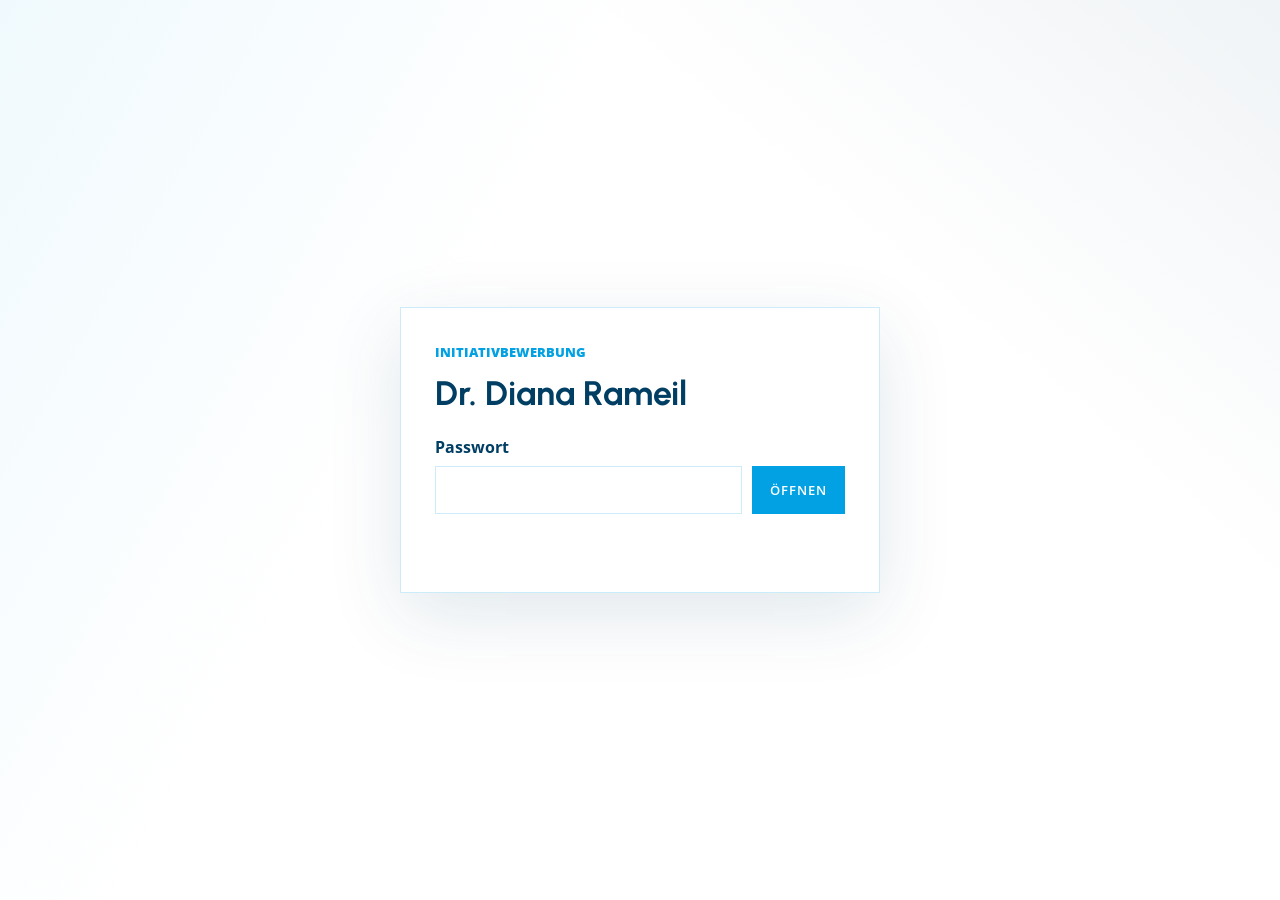
==== commit c37fa0e4: "Login: passwordHint Element auf allen Seiten ergänzt" ====
--- a/aktuell.html
+++ b/aktuell.html
@@ -2,13 +2,13 @@
 <html lang="de">
   <head>
     <meta charset="utf-8" />
-    <link rel="icon" href="favicon.ico" sizes="32x32" /><link rel="icon" href="assets/favicon.svg" type="image/svg+xml" /><meta name="viewport" content="width=device-width, initial-scale=1" />
+    <link rel="icon" href="favicon.ico" sizes="32x32" /><link rel="icon" href="assets/favicon.svg" type="image/svg+xml" /><link rel="apple-touch-icon" href="assets/apple-touch-icon.png" /><meta name="viewport" content="width=device-width, initial-scale=1" />
     <title>Patientensicherheit aktuell | Dr. Diana Rameil</title>
     <link rel="preload" as="image" href="assets/closeup-support-hands.jpg" />
     <link rel="stylesheet" href="styles.css" />
   </head>
   <body data-page="aktuell">
-    <div class="password-screen" id="passwordScreen"><form class="password-panel" id="passwordForm"><p class="eyebrow">Initiativbewerbung</p><h1>Dr. Diana Rameil</h1><label for="passwordInput">Passwort</label><div class="password-row"><input id="passwordInput" type="password" /><button type="submit">Öffnen</button></div></form></div>
+    <div class="password-screen" id="passwordScreen"><form class="password-panel" id="passwordForm"><p class="eyebrow">Initiativbewerbung</p><h1>Dr. Diana Rameil</h1><label for="passwordInput">Passwort</label><div class="password-row"><input id="passwordInput" type="password" /><button type="submit">Öffnen</button></div><p class="password-hint" id="passwordHint"></p></form></div>
     <div class="site-shell" id="siteShell" hidden>
       <header class="site-header"><a class="brand brand-logo" href="index.html"><svg viewBox="0 0 560 92" height="92" aria-label="Dr. Diana Rameil, LL.M., M.A." role="img"><circle cx="28" cy="46" r="30" fill="none" stroke="#003e63" stroke-width="2.5"/><circle cx="52" cy="46" r="30" fill="none" stroke="#01a1e3" stroke-width="2.5"/><clipPath id="logoClip"><circle cx="28" cy="46" r="30"/></clipPath><circle cx="52" cy="46" r="30" fill="#01a1e3" opacity="0.15" clip-path="url(#logoClip)"/><text x="98" y="52" font-family="Urbanist,system-ui,sans-serif" font-weight="300" font-size="48" fill="#003e63">Dr. Diana Rameil</text><text x="100" y="82" font-family="Urbanist,system-ui,sans-serif" font-weight="300" font-size="28" fill="#01a1e3" letter-spacing="2">LL.M., M.A.</text></svg></a><div class="header-actions"><a class="contact-action" href="mailto:info@patientensicherheit-gkv.de" aria-label="E-Mail schreiben"><svg class="header-svg" viewBox="0 0 24 24" aria-hidden="true"><path d="M4 6h16v12H4z"></path><path d="m4 7 8 6 8-6"></path></svg><span>E-Mail</span></a><a class="contact-action" href="tel:+4915123464872" aria-label="Anrufen"><svg class="header-svg" viewBox="0 0 24 24" aria-hidden="true"><path d="M7.5 4.8 9.6 7c.6.6.7 1.5.2 2.2l-1 1.5c1.1 2.2 2.8 3.9 5 5l1.5-1c.7-.4 1.6-.3 2.2.2l2.1 2.1c.6.6.6 1.6 0 2.2l-1 1c-.8.8-2 .9-3 .6-6-1.8-10.7-6.5-12.5-12.5-.3-1.1-.1-2.2.6-3l1-1c.7-.6 1.6-.6 2.3 0Z"></path></svg><span>Telefon</span></a><button class="menu-toggle" type="button" aria-expanded="false" aria-controls="mainNav" aria-label="Menü öffnen"><span></span><span></span><span></span></button></div><nav class="main-nav" id="mainNav"><a href="profil.html">Profil und Expertise</a><a href="impuls.html">Fall Anni</a><a href="aktuell.html">Patientensicherheit</a><a href="analyse.html">Analyse der PSS</a><a href="konzept.html">Konzept &amp; Projekte</a><a href="kontakt.html">Abschluss und Kontakt</a></nav></header>
       <main>
@@ -144,7 +144,7 @@
         <section class="section patient-psb">
           <div class="section-heading narrow">
             <p class="eyebrow">Rolle und Aufgaben</p>
-            <h2>Patientensicherheitsbeauftragte(r) — zwei Perspektiven.</h2>
+            <h2>Patientensicherheits&shy;beauftragte(r) —<br class="mobile-break"> zwei Perspektiven.</h2>
             <p>Die Rolle unterscheidet sich je nach Kontext grundlegend: Während der Fokus in der Klinik auf der operativen Fehlervermeidung am Patienten liegt, arbeitet die Beauftragte bei einer Krankenkasse strukturell und versichertenübergreifend — mit dem Ziel, Versorgungsqualität im Gesamtsystem zu verbessern.</p>
           </div>
           <div class="patient-psb-grid reveal">
@@ -247,7 +247,7 @@
             <p class="form-status" id="formStatus" role="status" aria-live="polite"></p>
           </form>
         </div>
-        <div class="footer-bottom">Dr. Diana Rameil, LL.M., M.A. · 2026</div>
+        <div class="footer-bottom">© Dr. Diana Rameil, LL.M., M.A. · 2026 — Alle Inhalte urheberrechtlich geschützt. Konzepte, Analysen und Texte sind geistiges Eigentum der Autorin.</div>
       </footer>
     </div>
     <script src="script.js"></script>
--- a/styles.css
+++ b/styles.css
@@ -179,6 +179,26 @@
 .password-hint {
   color: var(--muted);
   font-size: 14px;
+  min-height: 20px;
+  margin-top: 10px;
+}
+
+.password-hint.error {
+  color: #c0392b;
+}
+
+@keyframes shake {
+  0%, 100% { transform: translateX(0); }
+  20%       { transform: translateX(-6px); }
+  40%       { transform: translateX(6px); }
+  60%       { transform: translateX(-4px); }
+  80%       { transform: translateX(4px); }
+}
+
+.password-row input.shake {
+  animation: shake 0.4s ease;
+  border-color: #c0392b !important;
+  outline-color: #c0392b !important;
 }
 
 .site-header {
@@ -209,7 +229,7 @@
 .brand-logo img,
 .brand-logo svg {
   display: block;
-  height: clamp(36px, 4.5vw, 54px);
+  height: clamp(48px, 4.5vw, 54px);
   width: auto;
 }
 
@@ -250,7 +270,7 @@
   padding: clamp(32px, 8vw, 92px);
   border: 0;
   border-radius: 0;
-  background: rgba(255, 255, 255, 0.98);
+  background: rgba(232, 245, 252, 0.98);
   box-shadow: none;
   opacity: 0;
   pointer-events: none;
@@ -1387,6 +1407,8 @@
   max-width: none;
   font-size: clamp(44px, 6.2vw, 82px);
   line-height: 1.02;
+  overflow-wrap: break-word;
+  word-break: break-word;
 }
 
 .hero-copy-over-video .eyebrow {
@@ -1480,6 +1502,10 @@
   background: var(--white);
 }
 
+.mobile-break {
+  display: none;
+}
+
 .eyebrow {
   margin: 0 0 12px;
   color: var(--aqua);
@@ -2425,8 +2451,7 @@
   margin-left: calc(50% - 50vw);
   margin-right: calc(50% - 50vw);
   border-top: 1px solid rgba(255, 255, 255, 0.18);
-  padding-top: 22px;
-  padding-bottom: 0;
+  padding: 22px 24px 0;
   color: rgba(255, 255, 255, 0.58);
   font-size: 14px;
   text-align: center;
@@ -2915,6 +2940,10 @@
   .hero-copy-over-video .hero-lede {
     width: 100%;
     max-width: none;
+  }
+
+  .hero-copy-over-video h1 {
+    font-size: clamp(28px, 7vw, 44px);
   }
 
   .profile-layout,
@@ -2994,9 +3023,18 @@
     display: none;
   }
 
+  .analysis-pss-content {
+    padding-left: 20px;
+    padding-right: 20px;
+  }
+
 }
 
 @media (max-width: 560px) {
+  .hero-copy-over-video h1 {
+    font-size: 38px !important;
+  }
+
   .password-row {
     grid-template-columns: 1fr;
   }
@@ -3013,8 +3051,50 @@
     display: none;
   }
 
-  .brand-logo img {
-    width: 170px;
+  .mobile-break {
+    display: block;
+  }
+
+  /* Profil: Download-Buttons volle Breite */
+  .profile-download {
+    flex-direction: column;
+  }
+  .profile-download a {
+    width: 100%;
+    justify-content: center;
+  }
+
+  /* Profil: Weitere Expertise – 2 breit oben, 3 gleich unten */
+  .profile-extra-grid {
+    display: grid;
+    grid-template-columns: repeat(3, 1fr) !important;
+  }
+  .profile-extra-grid article:nth-child(1),
+  .profile-extra-grid article:nth-child(2) {
+    grid-column: span 3;
+  }
+  .profile-extra-grid article:nth-child(3),
+  .profile-extra-grid article:nth-child(4),
+  .profile-extra-grid article:nth-child(5) {
+    grid-column: span 3;
+  }
+
+  .site-header {
+    gap: 12px;
+    padding-left: 14px;
+    padding-right: 14px;
+  }
+
+  .site-header .brand {
+    flex: 1;
+    min-width: 0;
+  }
+
+  .brand-logo img,
+  .brand-logo svg {
+    height: 56px;
+    width: 100%;
+    max-width: 100%;
   }
 
   .brand-logo span {
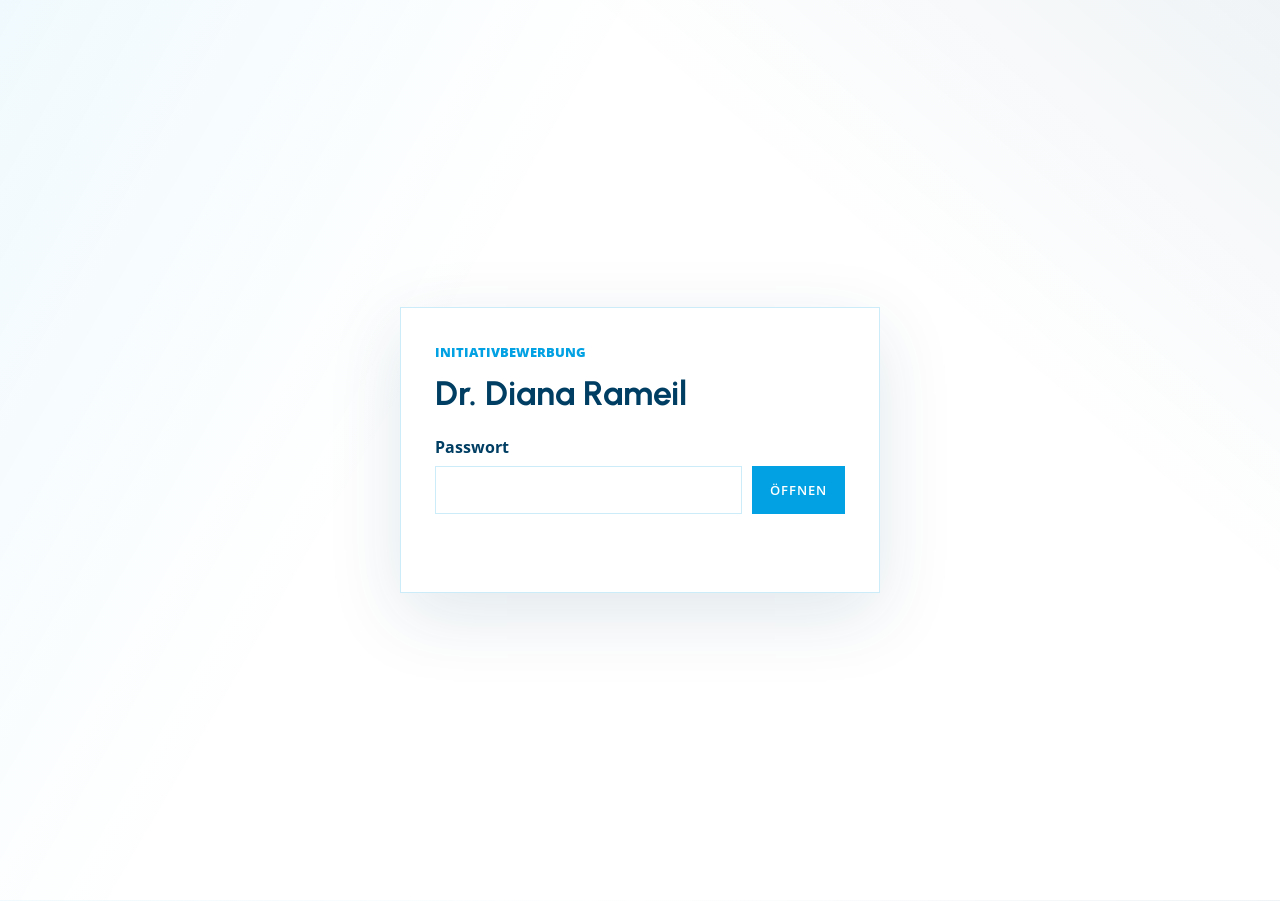
==== commit 11d86927: "Kontaktformular-SMTP, PSS-22-Korrektur, Besucherprotokoll-Passwort ausgelagert - PHPMailer ergänzt (" ====
--- a/aktuell.html
+++ b/aktuell.html
@@ -2,13 +2,13 @@
 <html lang="de">
   <head>
     <meta charset="utf-8" />
-    <link rel="icon" href="favicon.ico" sizes="32x32" /><link rel="icon" href="assets/favicon.svg" type="image/svg+xml" /><link rel="apple-touch-icon" href="assets/apple-touch-icon.png" /><meta name="viewport" content="width=device-width, initial-scale=1" />
+    <link rel="icon" href="assets/favicon.svg" type="image/svg+xml" /><link rel="icon" href="favicon.ico" sizes="32x32" /><link rel="apple-touch-icon" href="assets/apple-touch-icon.png" /><meta name="viewport" content="width=device-width, initial-scale=1" />
     <title>Patientensicherheit aktuell | Dr. Diana Rameil</title>
     <link rel="preload" as="image" href="assets/closeup-support-hands.jpg" />
     <link rel="stylesheet" href="styles.css" />
   </head>
   <body data-page="aktuell">
-    <div class="password-screen" id="passwordScreen"><form class="password-panel" id="passwordForm"><p class="eyebrow">Initiativbewerbung</p><h1>Dr. Diana Rameil</h1><label for="passwordInput">Passwort</label><div class="password-row"><input id="passwordInput" type="password" /><button type="submit">Öffnen</button></div><p class="password-hint" id="passwordHint"></p></form></div>
+    <div class="password-screen" id="passwordScreen"><form class="password-panel" id="passwordForm"><p class="eyebrow">Initiativbewerbung</p><h1>Dr. Diana Rameil</h1><label for="passwordInput">Passwort</label><div class="password-row"><input id="passwordInput" type="password" /><button type="submit">Öffnen</button></div></form></div>
     <div class="site-shell" id="siteShell" hidden>
       <header class="site-header"><a class="brand brand-logo" href="index.html"><svg viewBox="0 0 560 92" height="92" aria-label="Dr. Diana Rameil, LL.M., M.A." role="img"><circle cx="28" cy="46" r="30" fill="none" stroke="#003e63" stroke-width="2.5"/><circle cx="52" cy="46" r="30" fill="none" stroke="#01a1e3" stroke-width="2.5"/><clipPath id="logoClip"><circle cx="28" cy="46" r="30"/></clipPath><circle cx="52" cy="46" r="30" fill="#01a1e3" opacity="0.15" clip-path="url(#logoClip)"/><text x="98" y="52" font-family="Urbanist,system-ui,sans-serif" font-weight="300" font-size="48" fill="#003e63">Dr. Diana Rameil</text><text x="100" y="82" font-family="Urbanist,system-ui,sans-serif" font-weight="300" font-size="28" fill="#01a1e3" letter-spacing="2">LL.M., M.A.</text></svg></a><div class="header-actions"><a class="contact-action" href="mailto:info@patientensicherheit-gkv.de" aria-label="E-Mail schreiben"><svg class="header-svg" viewBox="0 0 24 24" aria-hidden="true"><path d="M4 6h16v12H4z"></path><path d="m4 7 8 6 8-6"></path></svg><span>E-Mail</span></a><a class="contact-action" href="tel:+4915123464872" aria-label="Anrufen"><svg class="header-svg" viewBox="0 0 24 24" aria-hidden="true"><path d="M7.5 4.8 9.6 7c.6.6.7 1.5.2 2.2l-1 1.5c1.1 2.2 2.8 3.9 5 5l1.5-1c.7-.4 1.6-.3 2.2.2l2.1 2.1c.6.6.6 1.6 0 2.2l-1 1c-.8.8-2 .9-3 .6-6-1.8-10.7-6.5-12.5-12.5-.3-1.1-.1-2.2.6-3l1-1c.7-.6 1.6-.6 2.3 0Z"></path></svg><span>Telefon</span></a><button class="menu-toggle" type="button" aria-expanded="false" aria-controls="mainNav" aria-label="Menü öffnen"><span></span><span></span><span></span></button></div><nav class="main-nav" id="mainNav"><a href="profil.html">Profil und Expertise</a><a href="impuls.html">Fall Anni</a><a href="aktuell.html">Patientensicherheit</a><a href="analyse.html">Analyse der PSS</a><a href="konzept.html">Konzept &amp; Projekte</a><a href="kontakt.html">Abschluss und Kontakt</a></nav></header>
       <main>
@@ -251,5 +251,6 @@
       </footer>
     </div>
     <script src="script.js"></script>
+    <img src="track.php?p=aktuell" width="1" height="1" style="position:absolute" alt="" aria-hidden="true">
   </body>
 </html>
